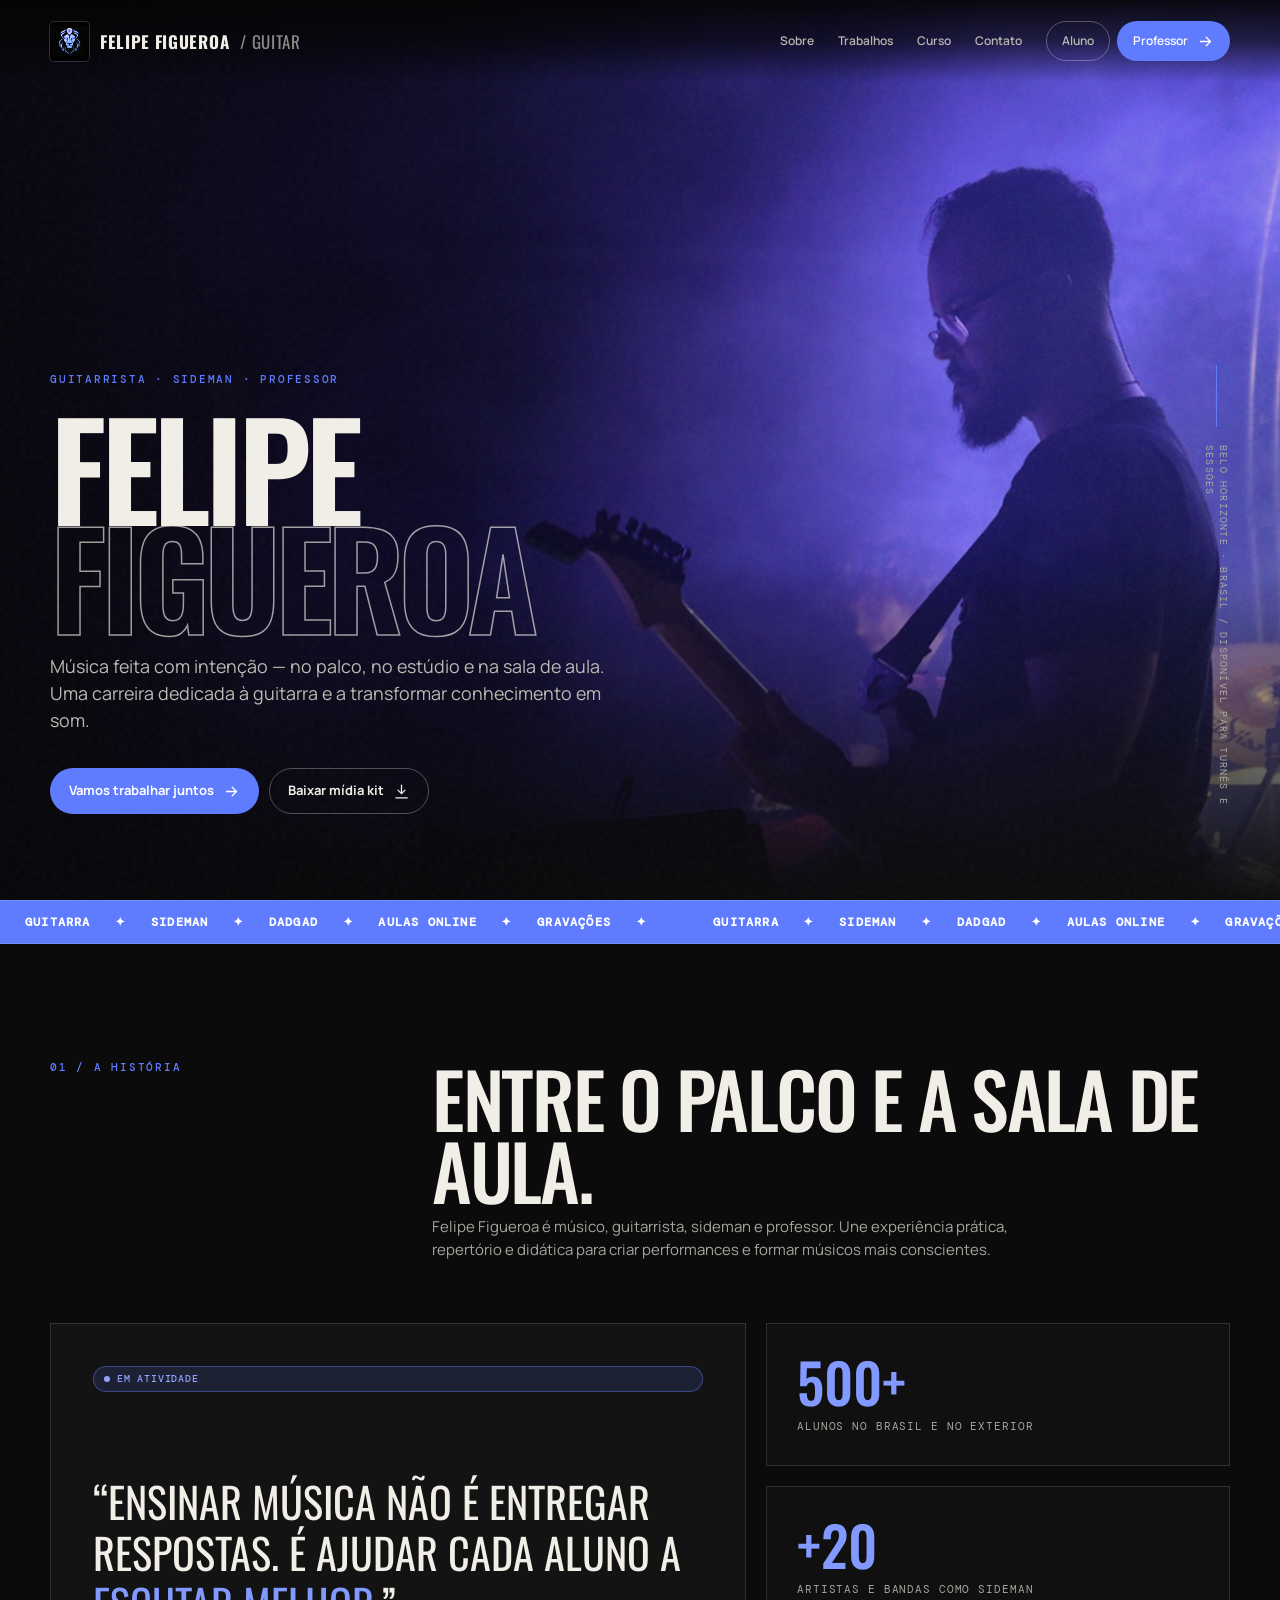
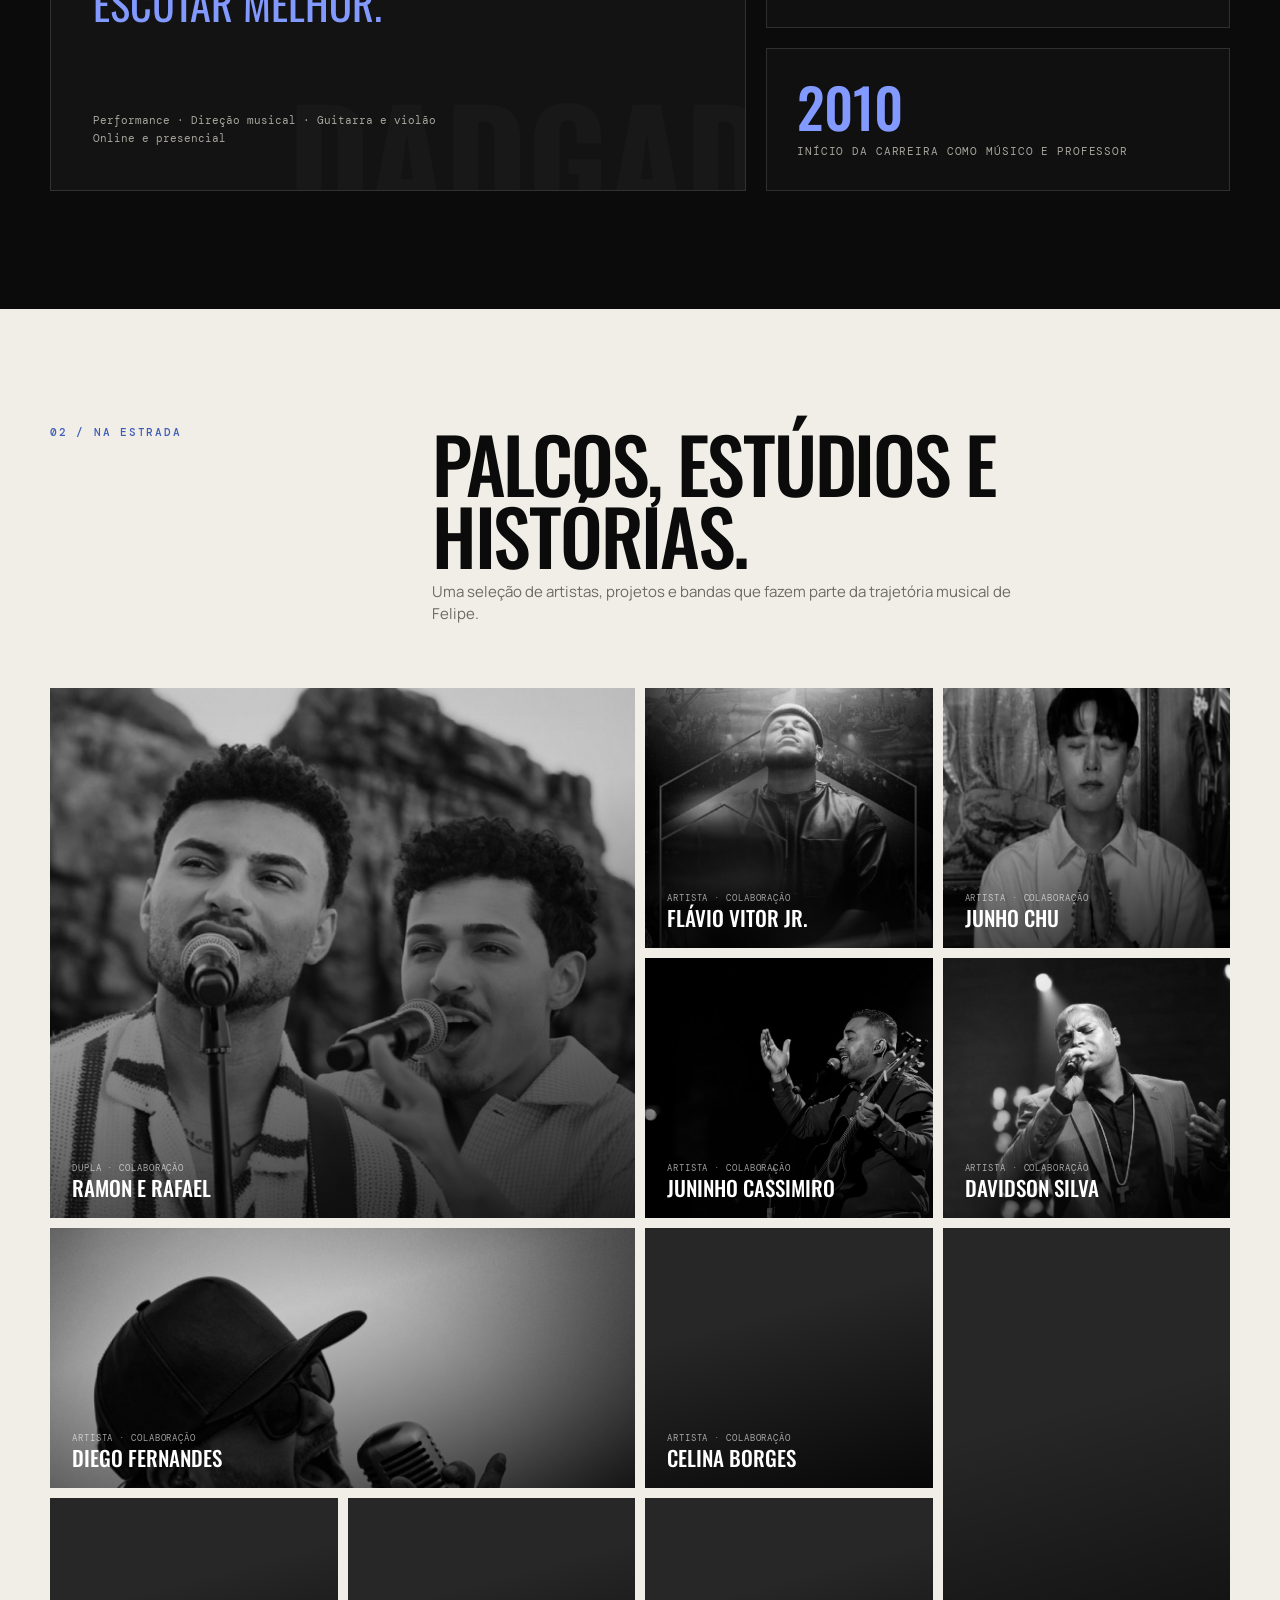
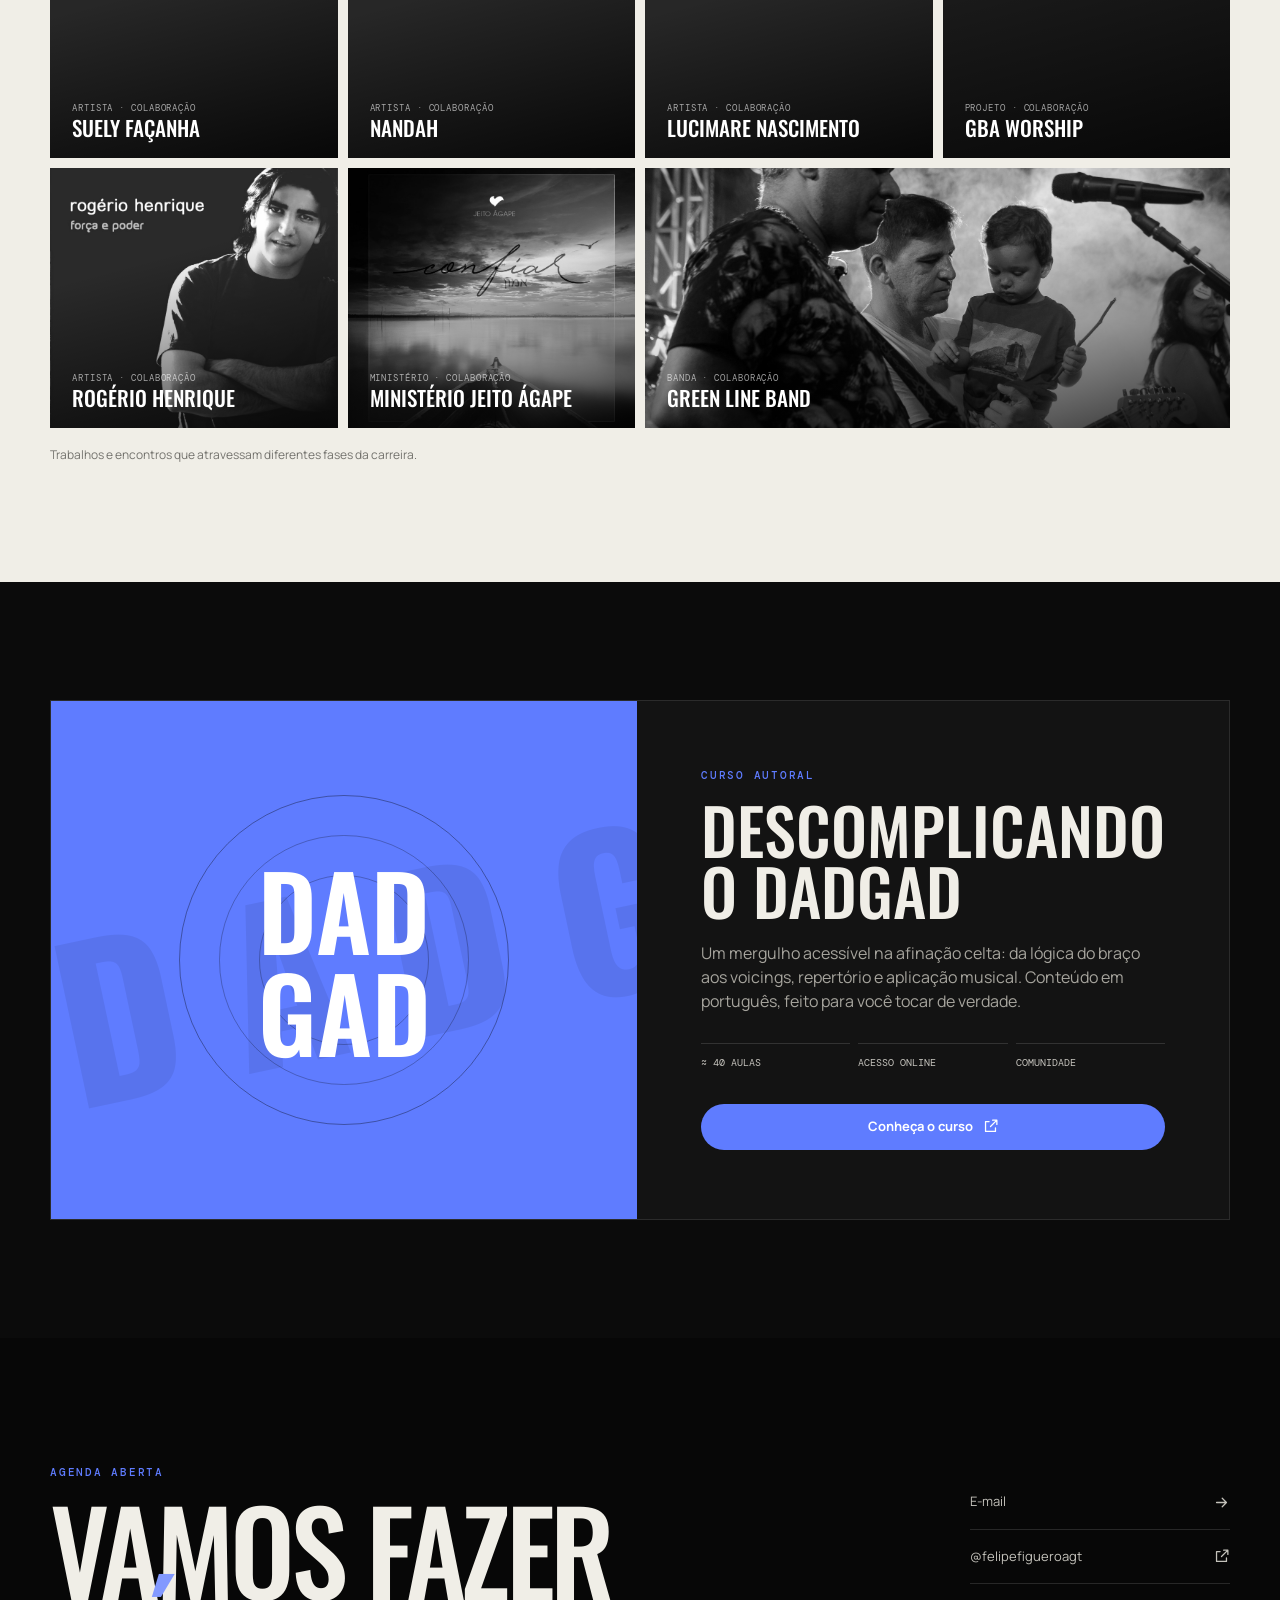
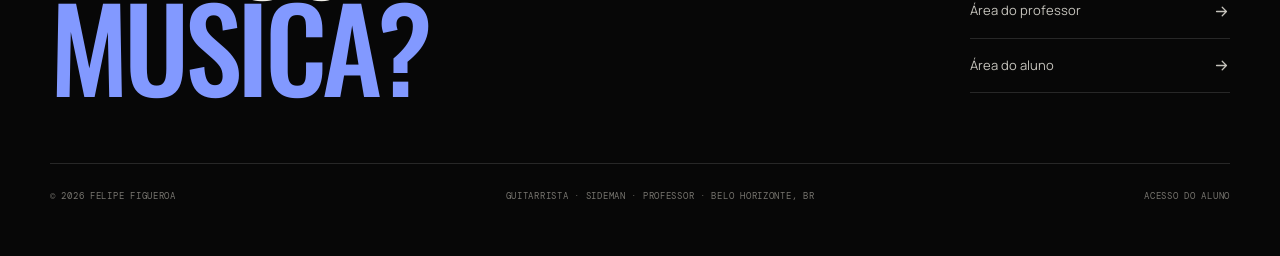
==== aulas/index.html @ b05defc9 "." ====
<!doctype html>
<html lang="pt-BR">
  <head>
    <meta charset="UTF-8" />
    <meta name="viewport" content="width=device-width, initial-scale=1.0" />
    <meta name="robots" content="noindex, nofollow, noarchive" />
    <meta
      name="description"
      content="Proposta de aulas individuais de guitarra e violão com Felipe Figueroa."
    />
    <meta name="theme-color" content="#0b0b0b" />
    <title>Aulas de Guitarra e Violão — Felipe Figueroa</title>
    <base href="../" />
    <link rel="icon" type="image/png" href="assets/Logo%20Azul%20Felipe.png" />
    <link rel="apple-touch-icon" href="assets/Logo%20Azul%20Felipe.png" />
    <link rel="preconnect" href="https://fonts.googleapis.com" />
    <link rel="preconnect" href="https://fonts.gstatic.com" crossorigin />
    <link
      href="https://fonts.googleapis.com/css2?family=DM+Mono:wght@300;400;500&family=Manrope:wght@400;500;600;700&family=Oswald:wght@400;500;600;700&display=swap"
      rel="stylesheet"
    />
    <link rel="stylesheet" href="styles.css" />
  </head>
  <body>
    <div id="app"></div>
    <div id="toast-region" class="toast-region" aria-live="polite"></div>
    <noscript>Este site precisa de JavaScript habilitado para exibir a proposta das aulas.</noscript>
    <script src="app.js"></script>
  </body>
</html>
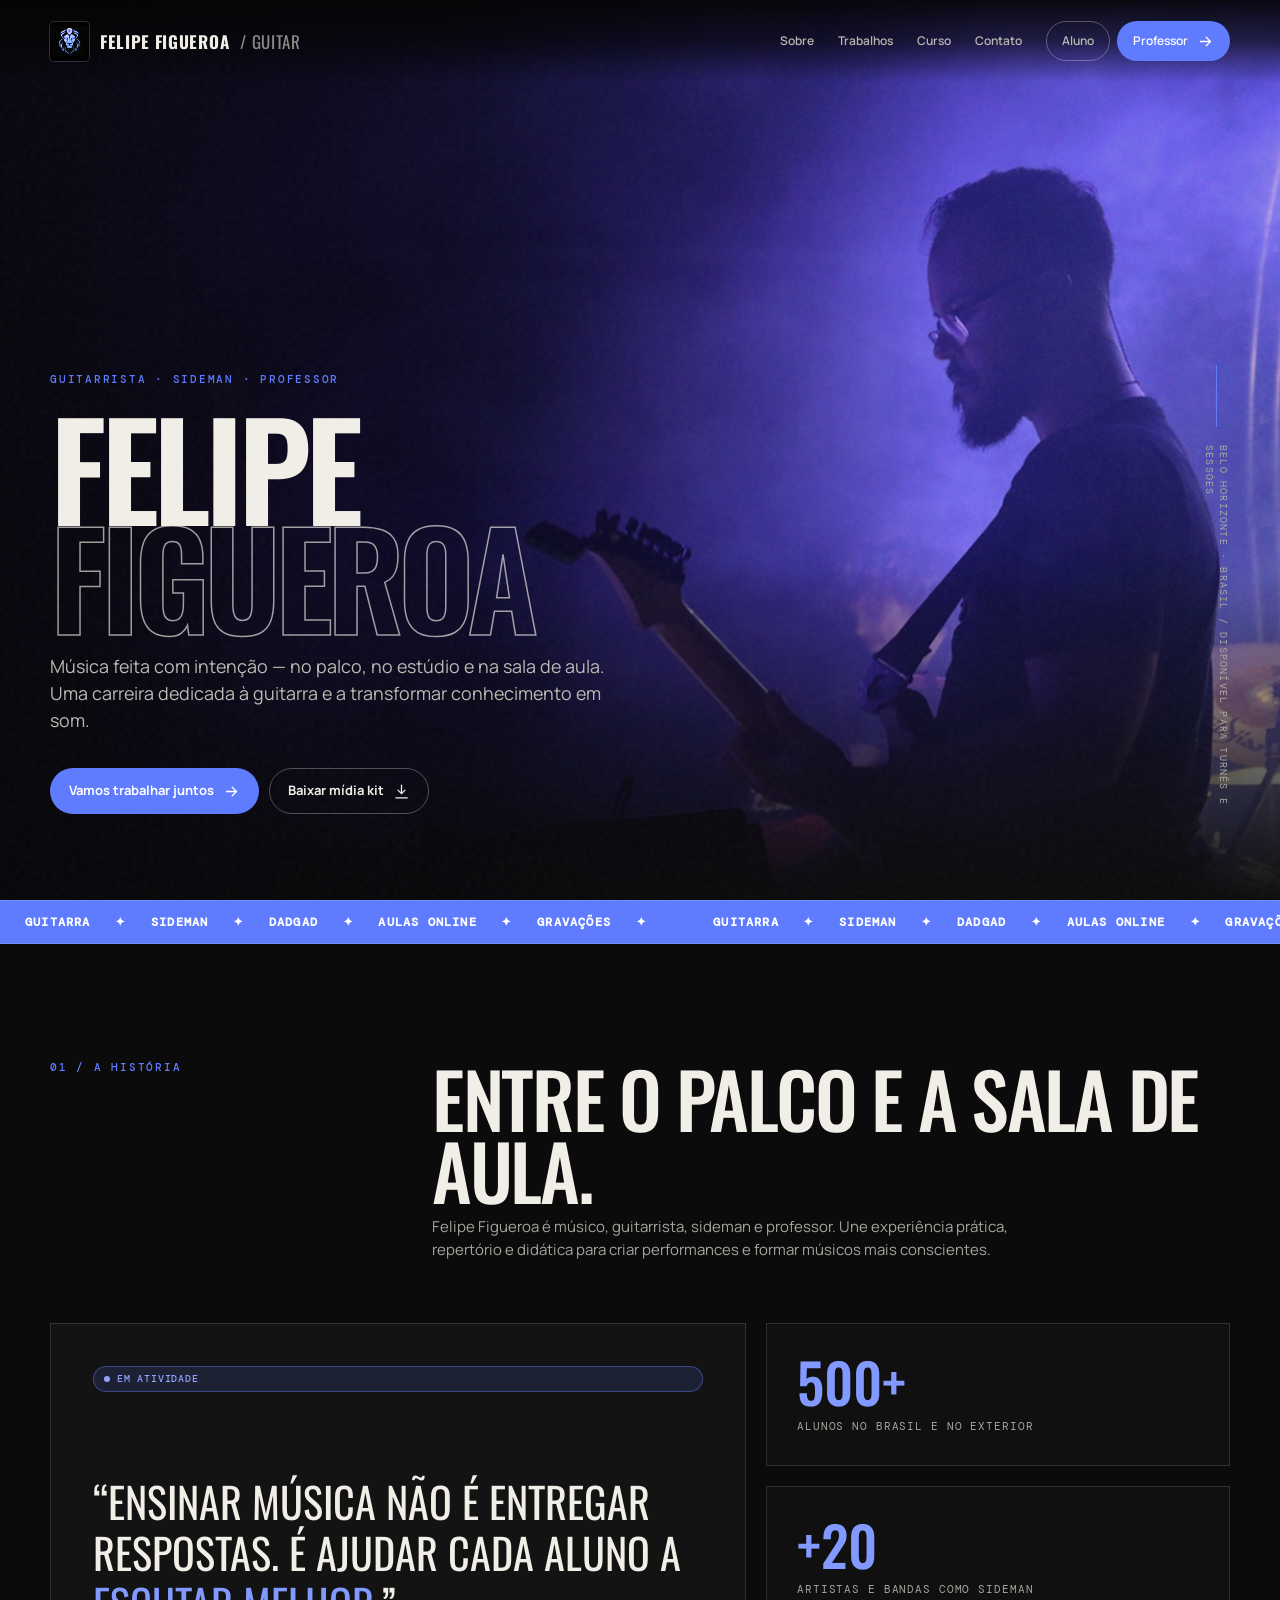
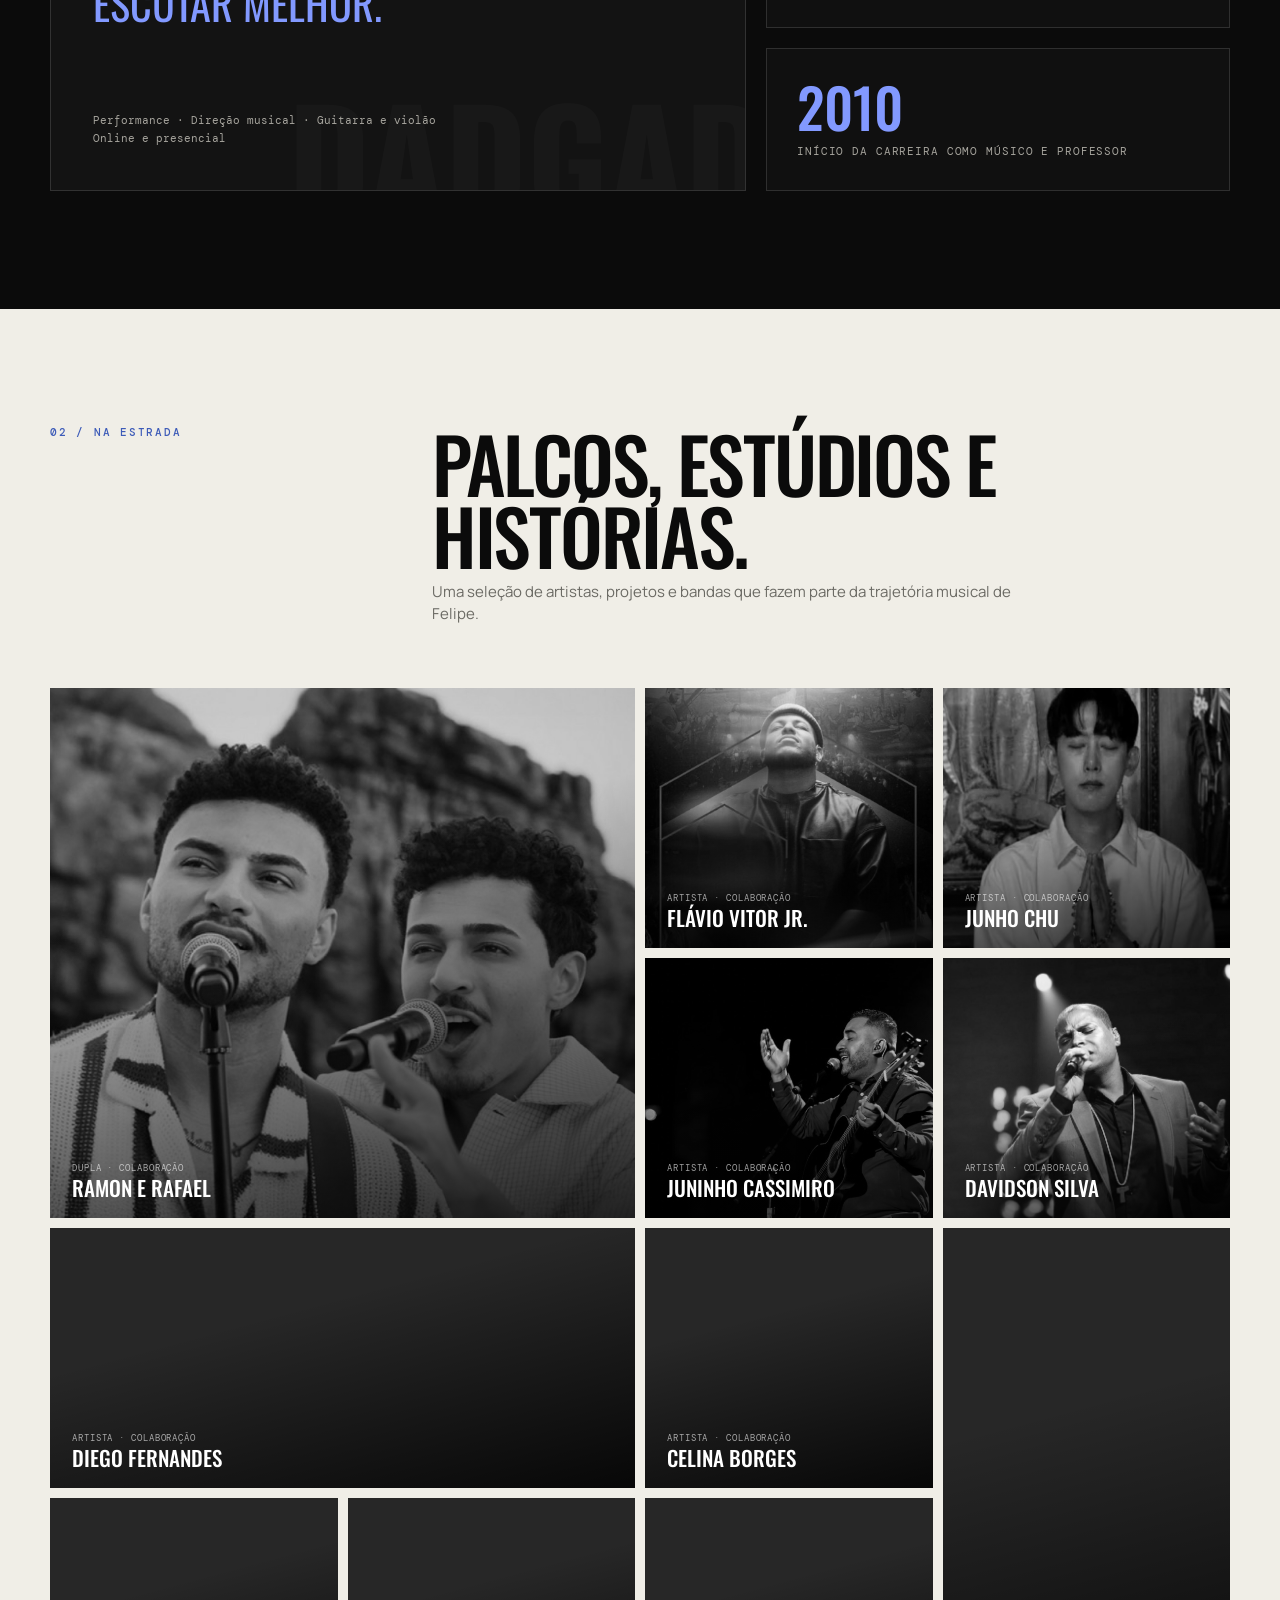
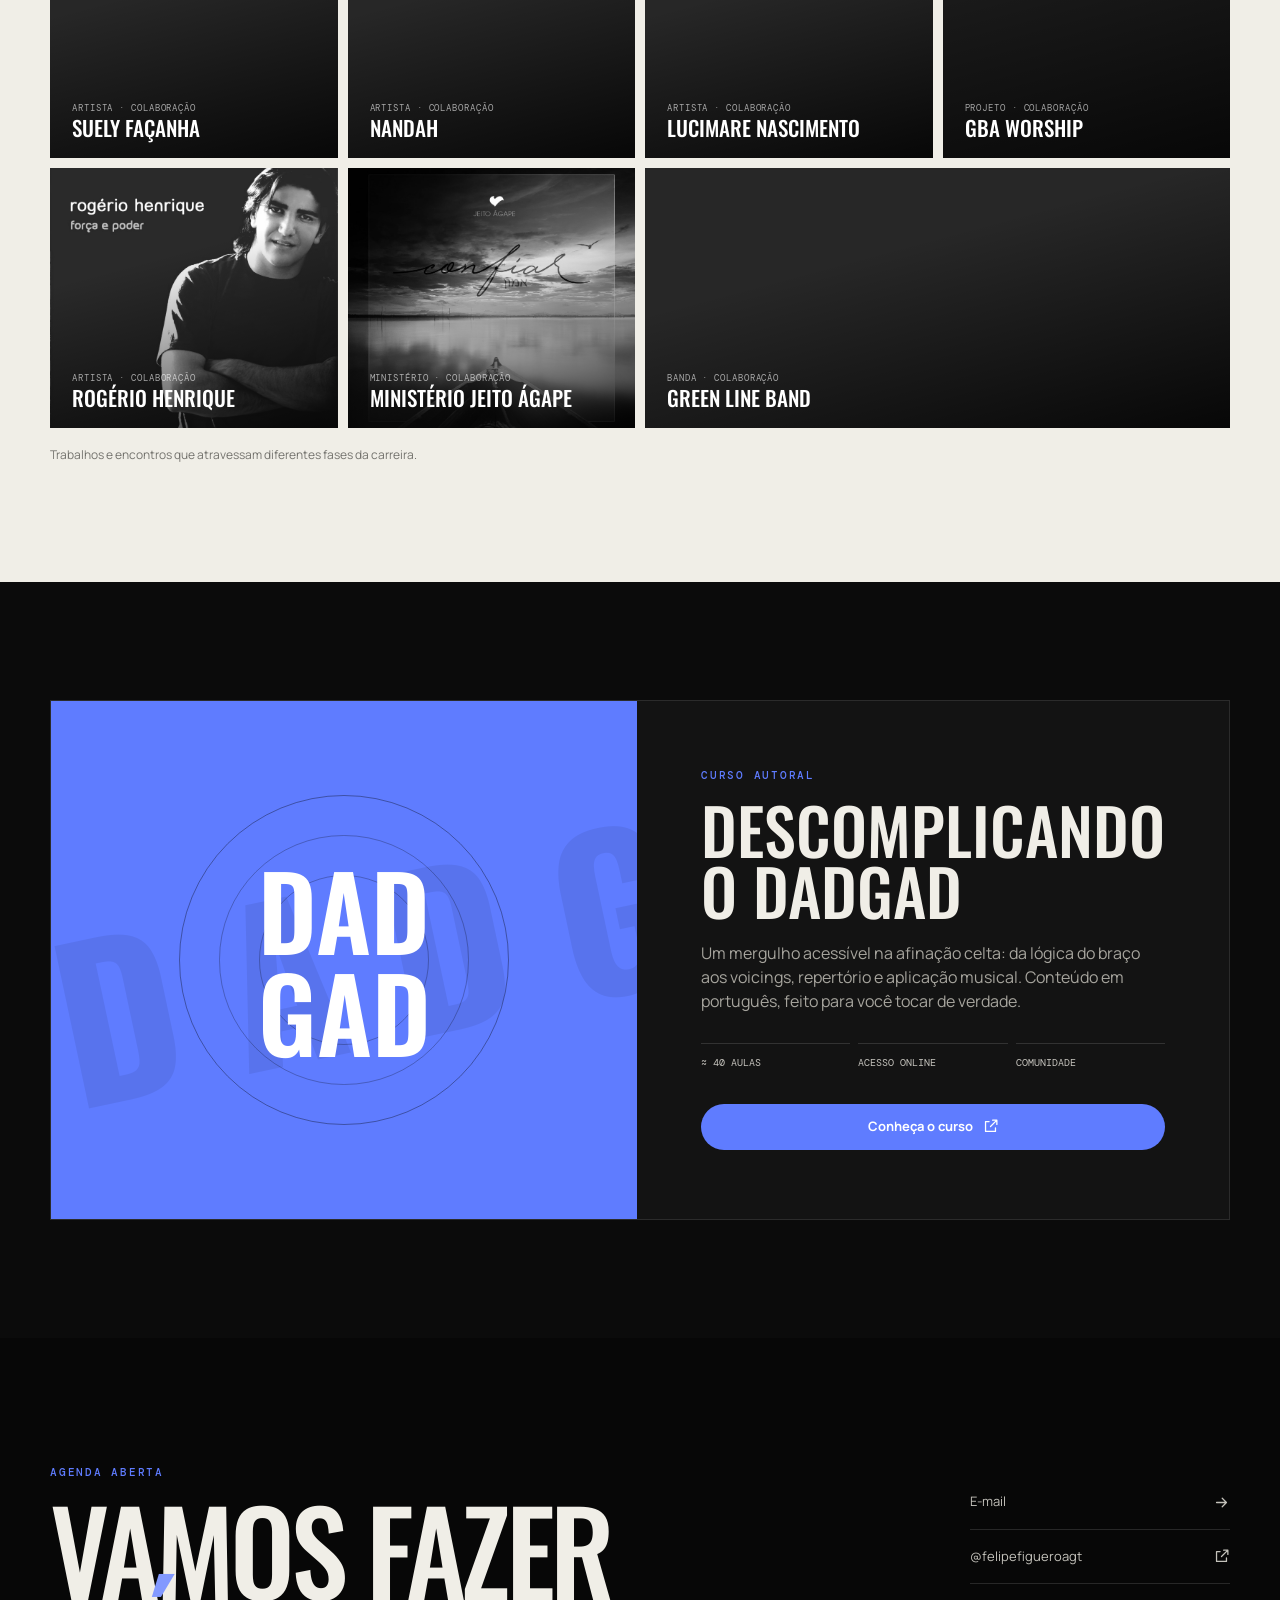
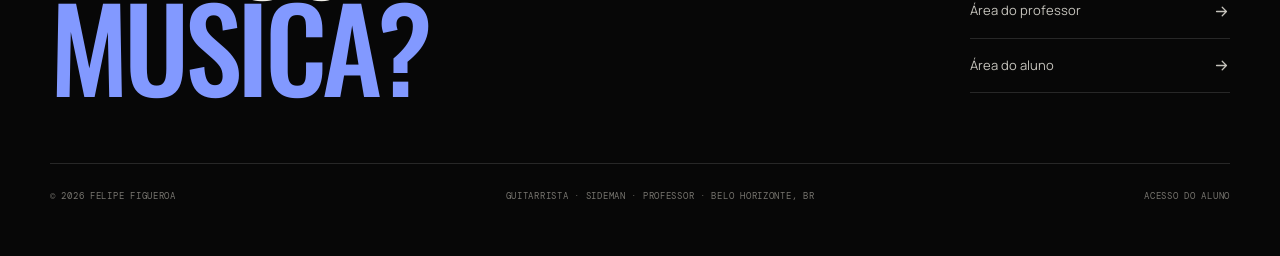
==== commit a8bc1360: "." ====
--- a/aulas/index.html
+++ b/aulas/index.html
@@ -11,8 +11,8 @@
     <meta name="theme-color" content="#0b0b0b" />
     <title>Aulas de Guitarra e Violão — Felipe Figueroa</title>
     <base href="../" />
-    <link rel="icon" type="image/png" href="assets/Logo%20Azul%20Felipe.png" />
-    <link rel="apple-touch-icon" href="assets/Logo%20Azul%20Felipe.png" />
+    <link rel="icon" type="image/x-icon" href="favicon.ico?v=2" />
+    <link rel="apple-touch-icon" href="assets/Logo%20Azul%20Felipe.png?v=2" />
     <link rel="preconnect" href="https://fonts.googleapis.com" />
     <link rel="preconnect" href="https://fonts.gstatic.com" crossorigin />
     <link
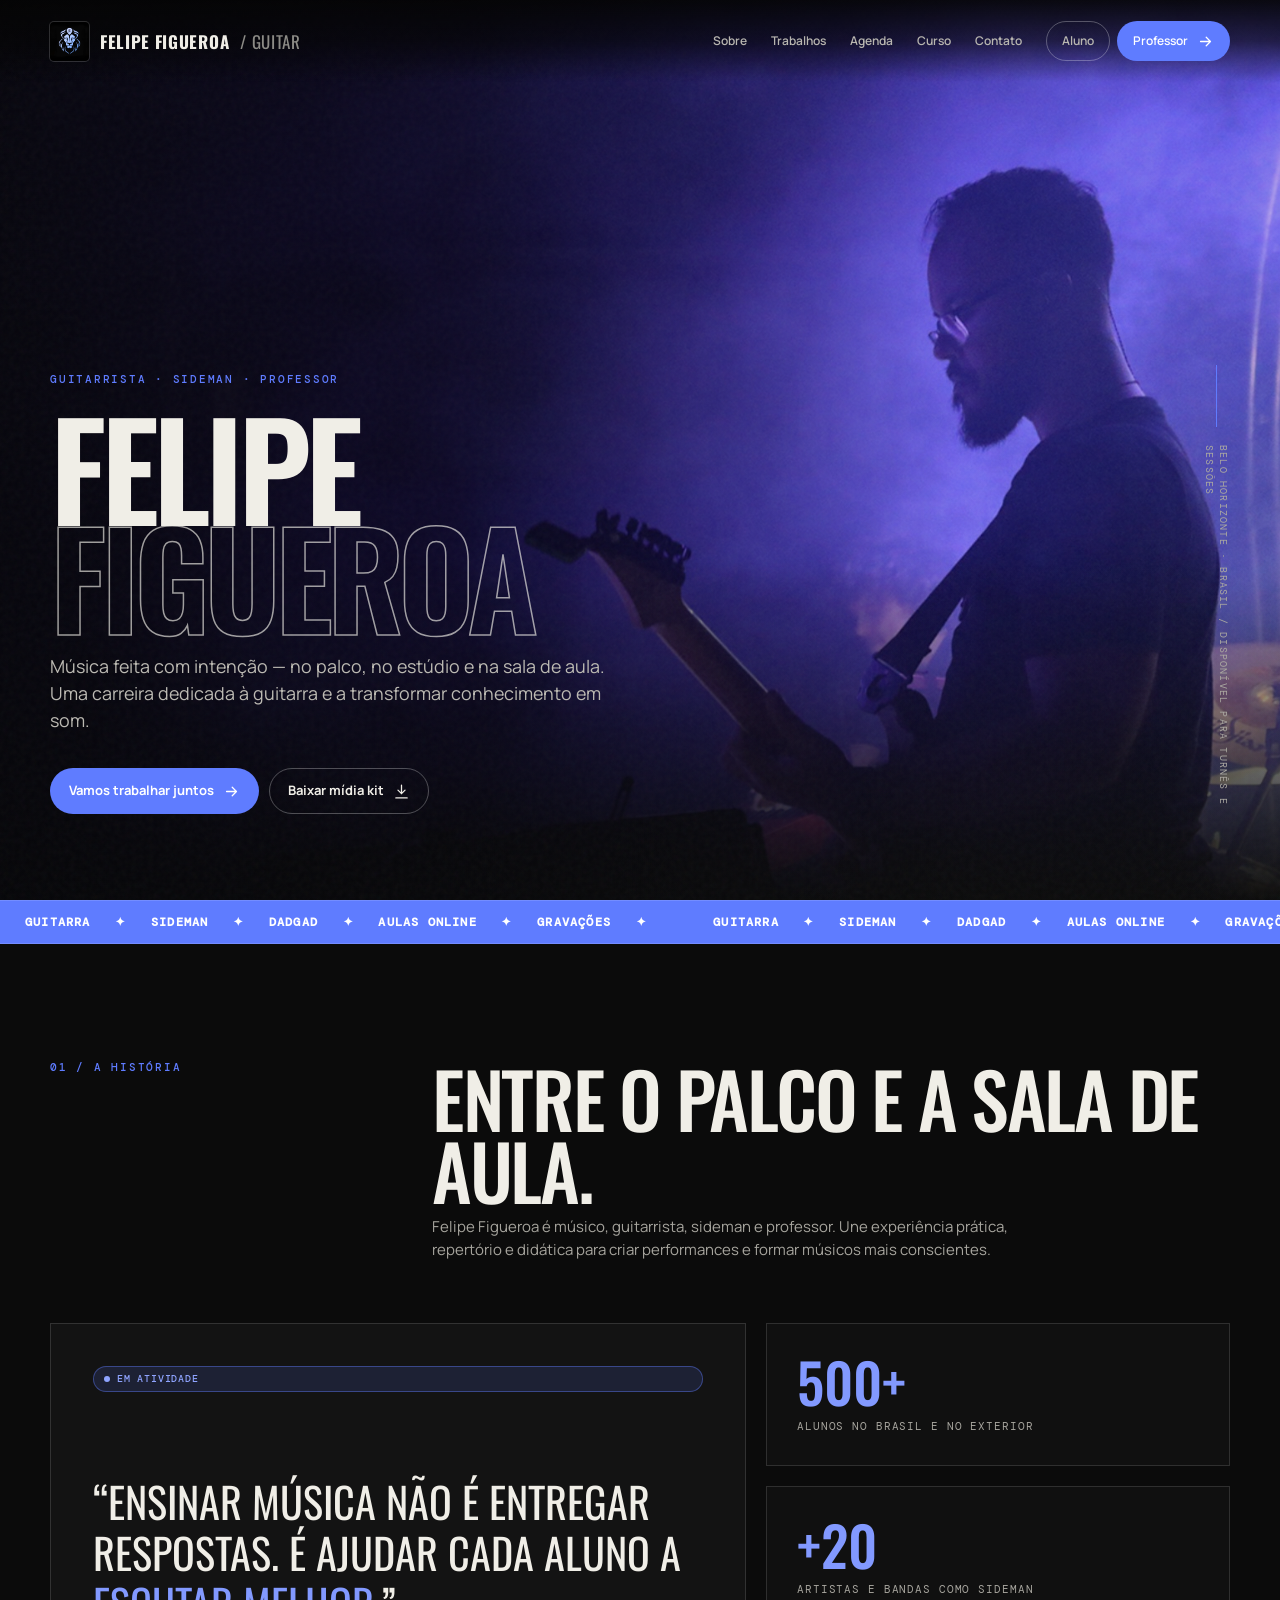
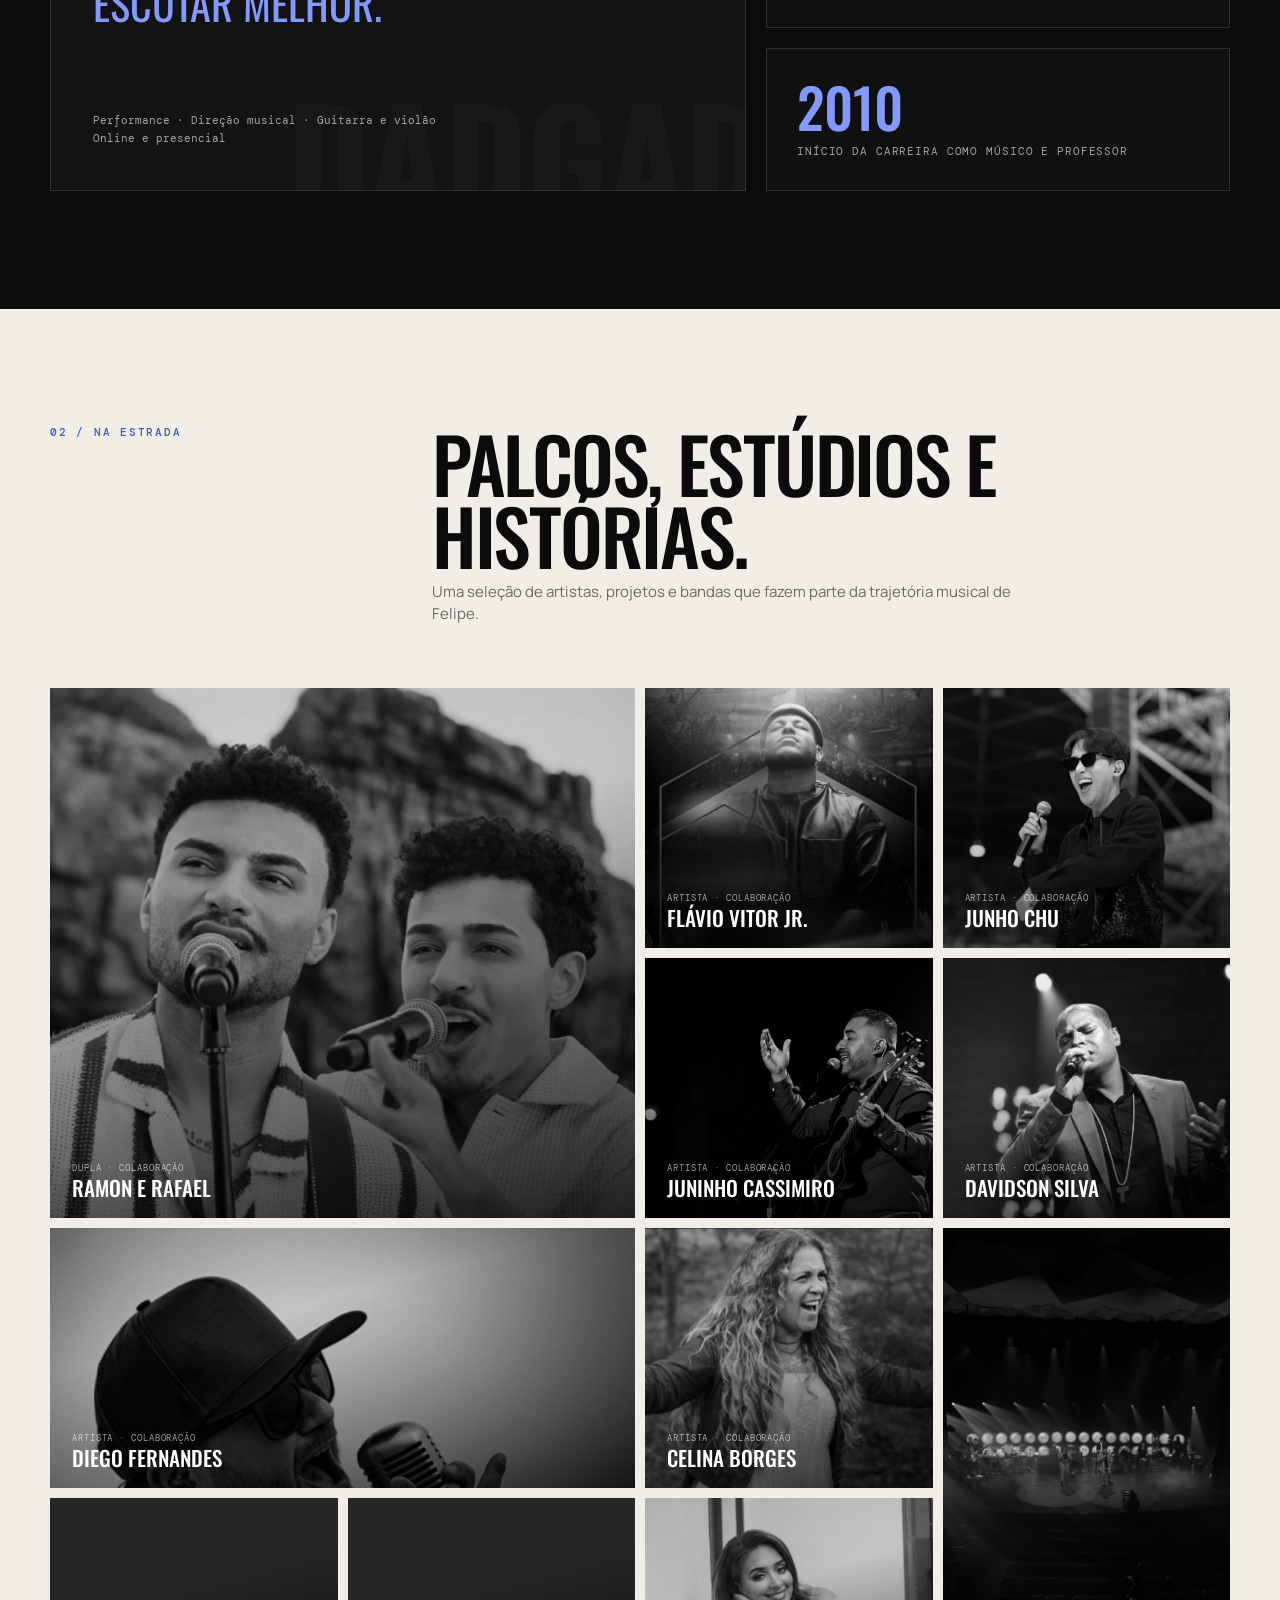
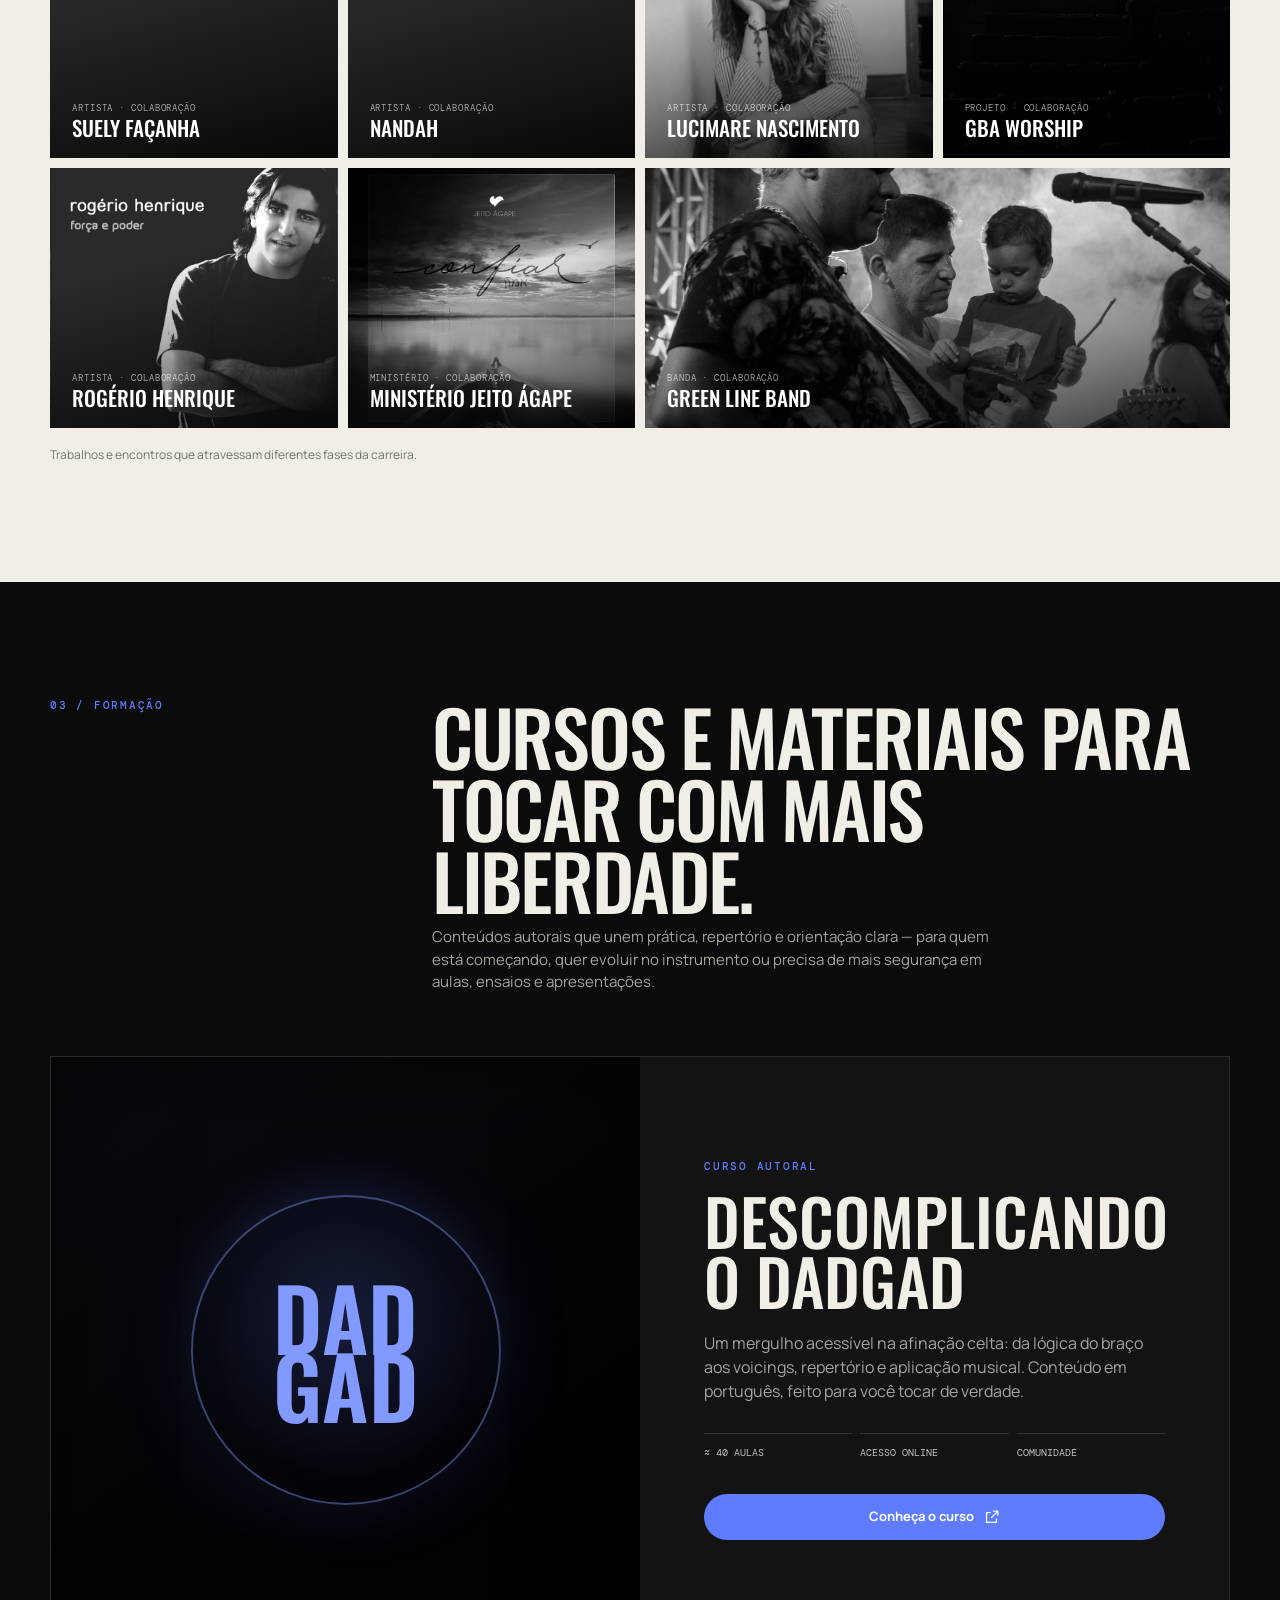
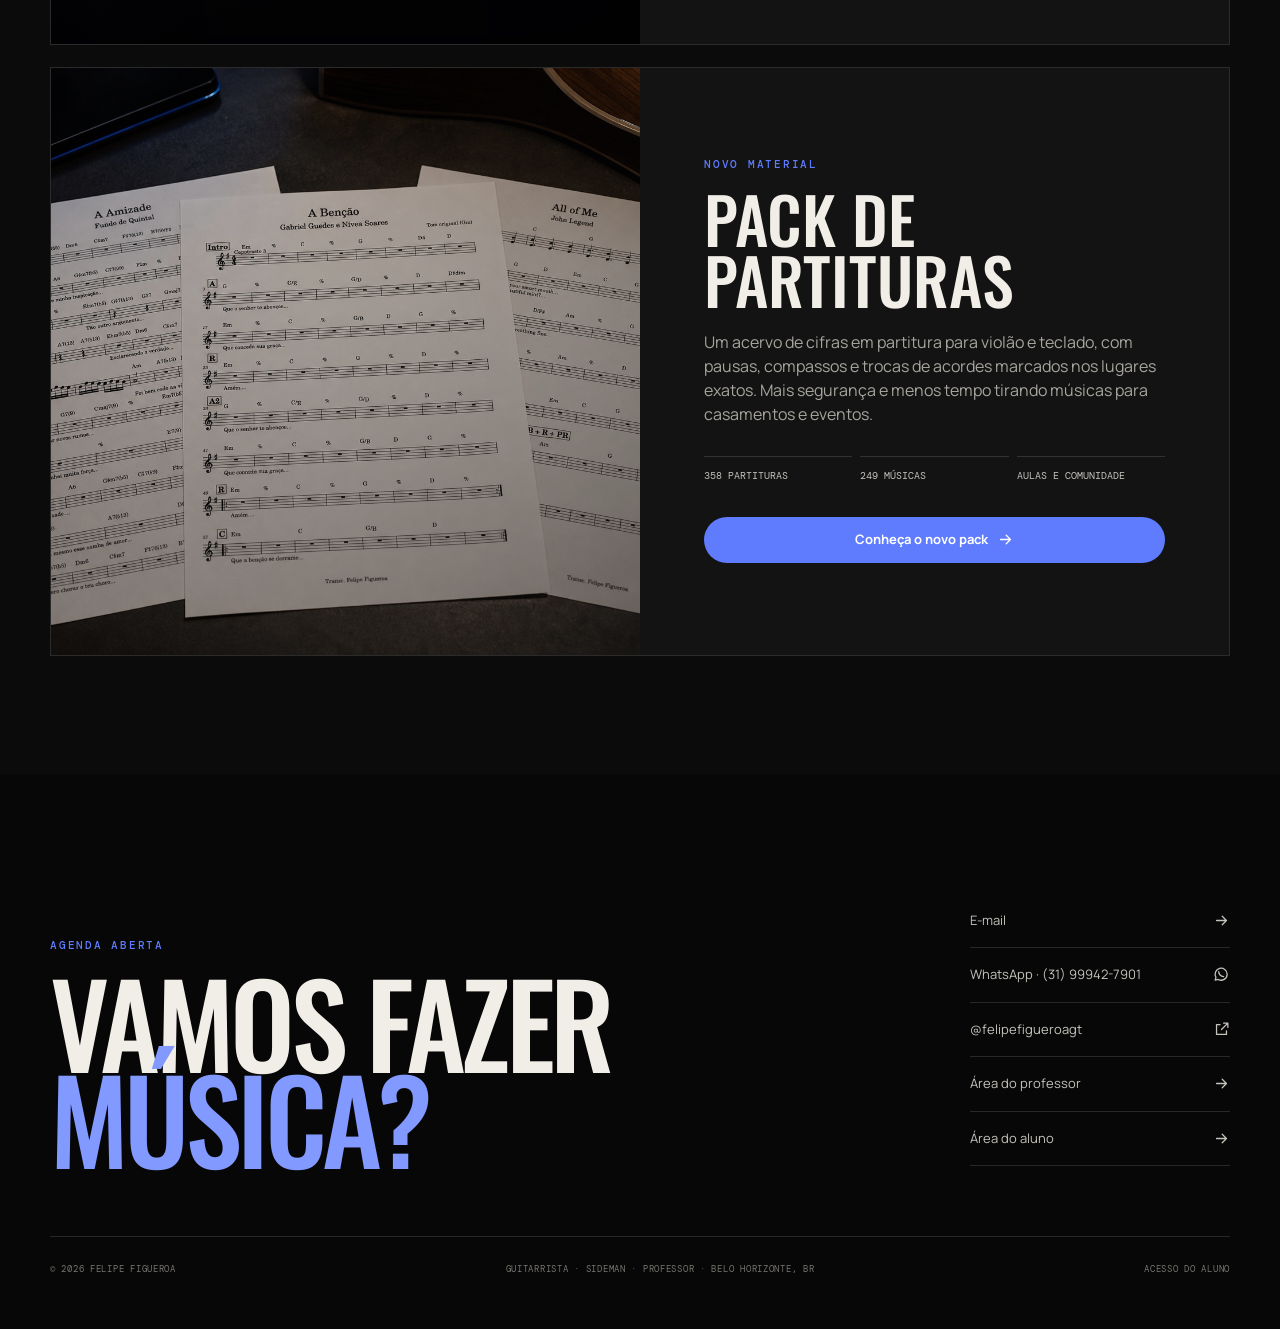
==== commit f1105478: "." ====
--- a/aulas/index.html
+++ b/aulas/index.html
@@ -11,15 +11,15 @@
     <meta name="theme-color" content="#0b0b0b" />
     <title>Aulas de Guitarra e Violão — Felipe Figueroa</title>
     <base href="../" />
-    <link rel="icon" type="image/x-icon" href="favicon.ico?v=2" />
-    <link rel="apple-touch-icon" href="assets/Logo%20Azul%20Felipe.png?v=2" />
+    <link rel="icon" type="image/x-icon" href="favicon.ico?v=3" />
+    <link rel="apple-touch-icon" href="assets/Logo%20Azul%20Felipe.png?v=3" />
     <link rel="preconnect" href="https://fonts.googleapis.com" />
     <link rel="preconnect" href="https://fonts.gstatic.com" crossorigin />
     <link
       href="https://fonts.googleapis.com/css2?family=DM+Mono:wght@300;400;500&family=Manrope:wght@400;500;600;700&family=Oswald:wght@400;500;600;700&display=swap"
       rel="stylesheet"
     />
-    <link rel="stylesheet" href="styles.css" />
+    <link rel="stylesheet" href="styles.css?v=7" />
   </head>
   <body>
     <div id="app"></div>
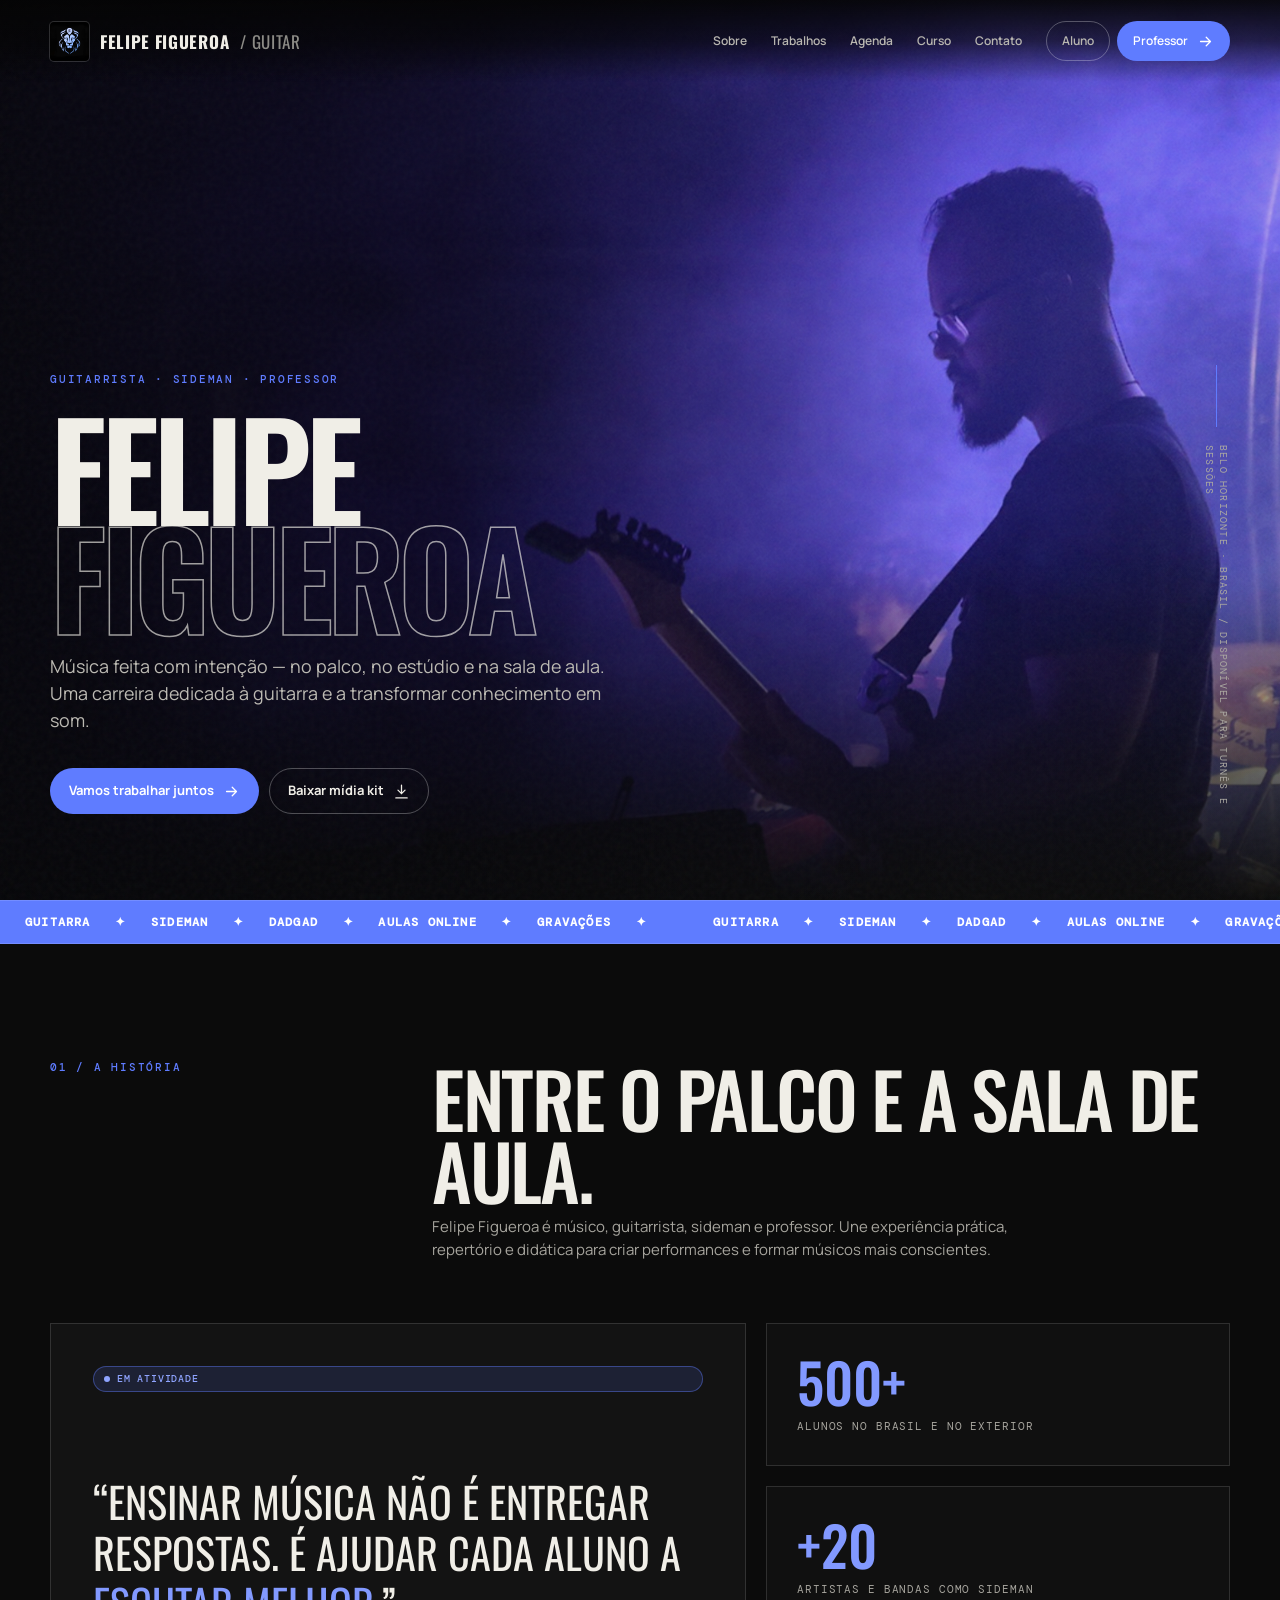
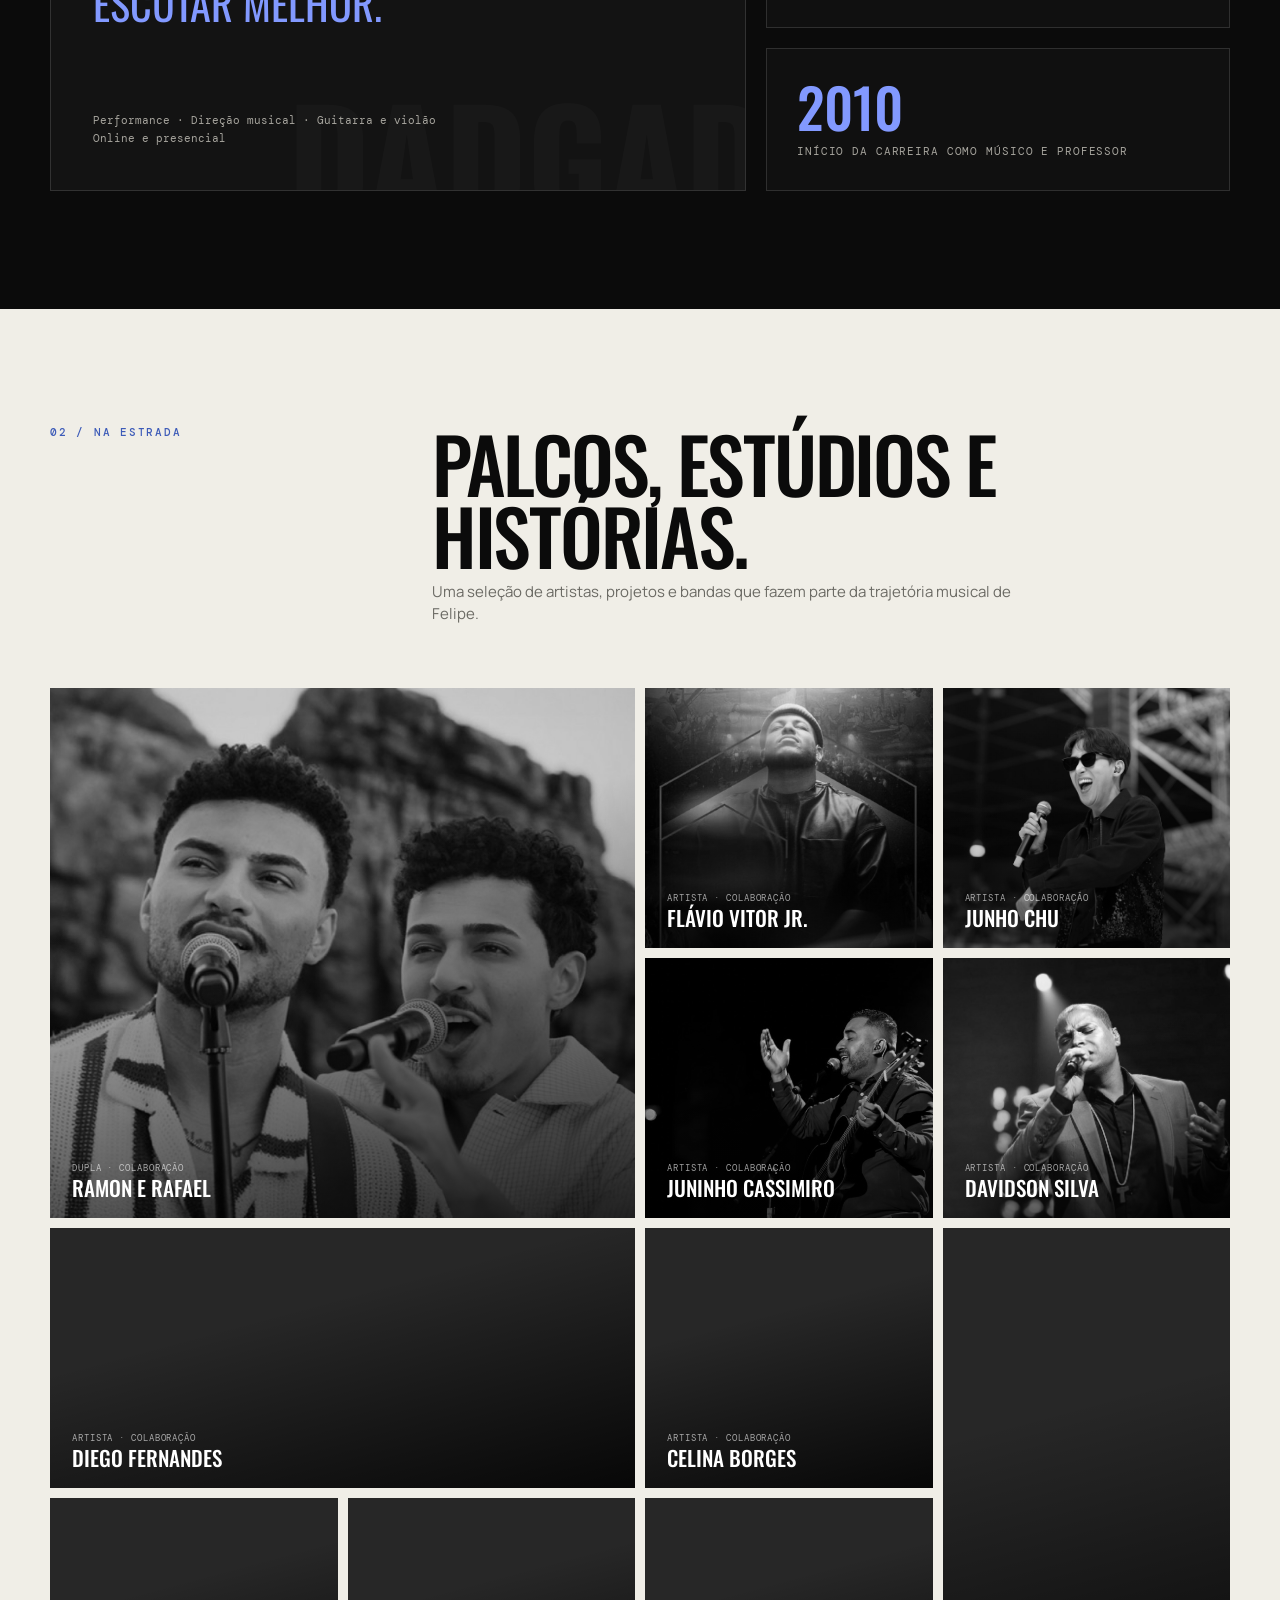
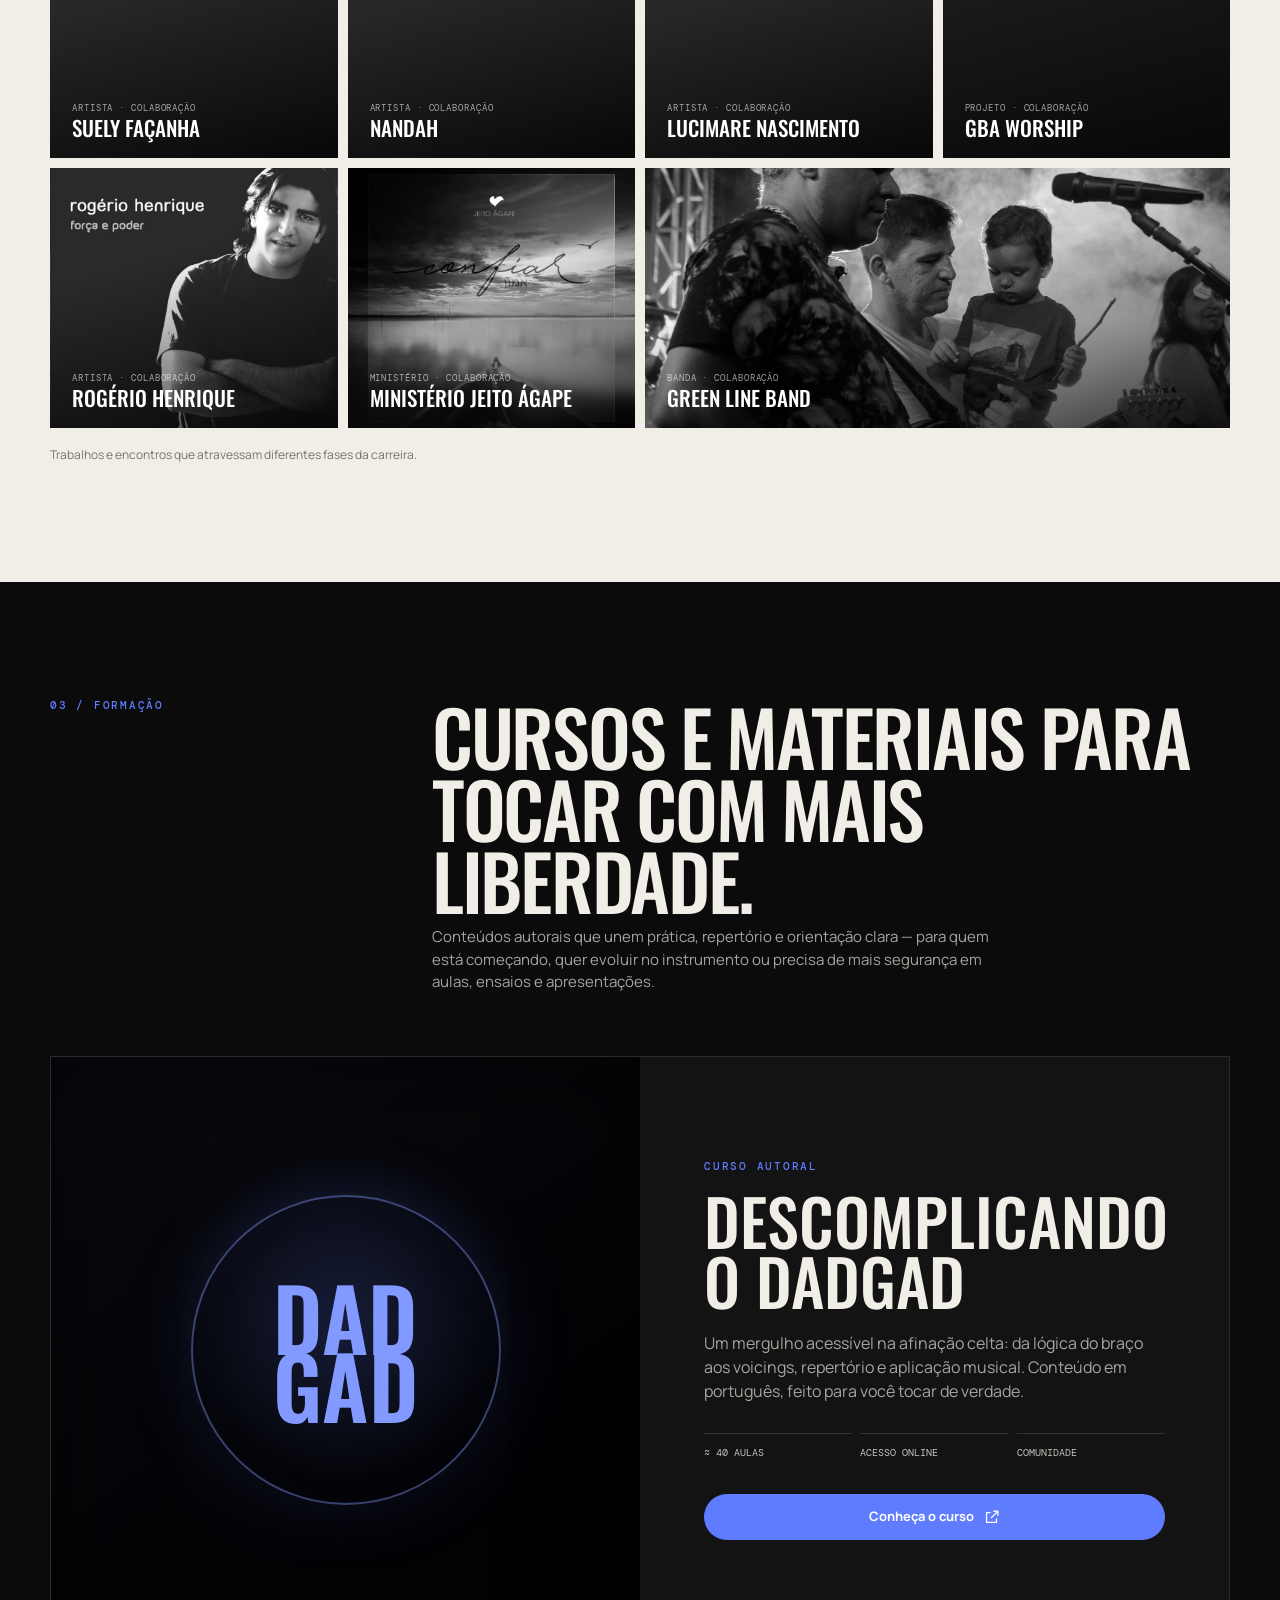
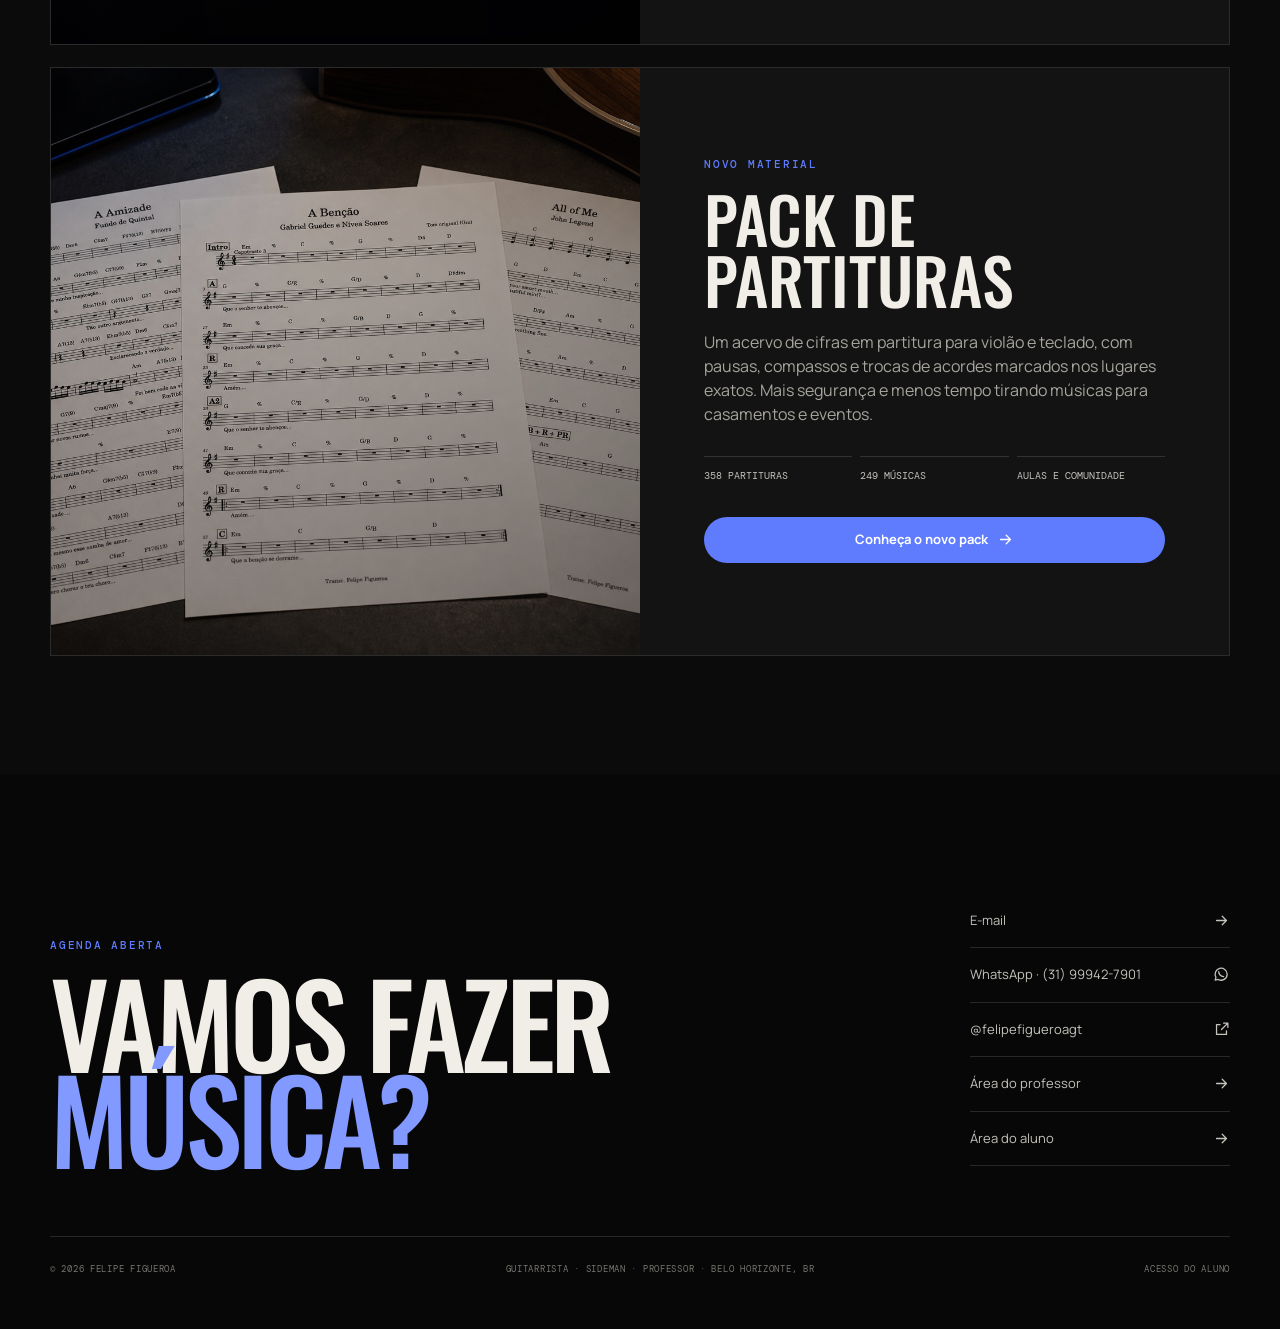
==== commit fec39d67: "." ====
--- a/aulas/index.html
+++ b/aulas/index.html
@@ -19,7 +19,7 @@
       href="https://fonts.googleapis.com/css2?family=DM+Mono:wght@300;400;500&family=Manrope:wght@400;500;600;700&family=Oswald:wght@400;500;600;700&display=swap"
       rel="stylesheet"
     />
-    <link rel="stylesheet" href="styles.css?v=7" />
+    <link rel="stylesheet" href="styles.css?v=8" />
   </head>
   <body>
     <div id="app"></div>
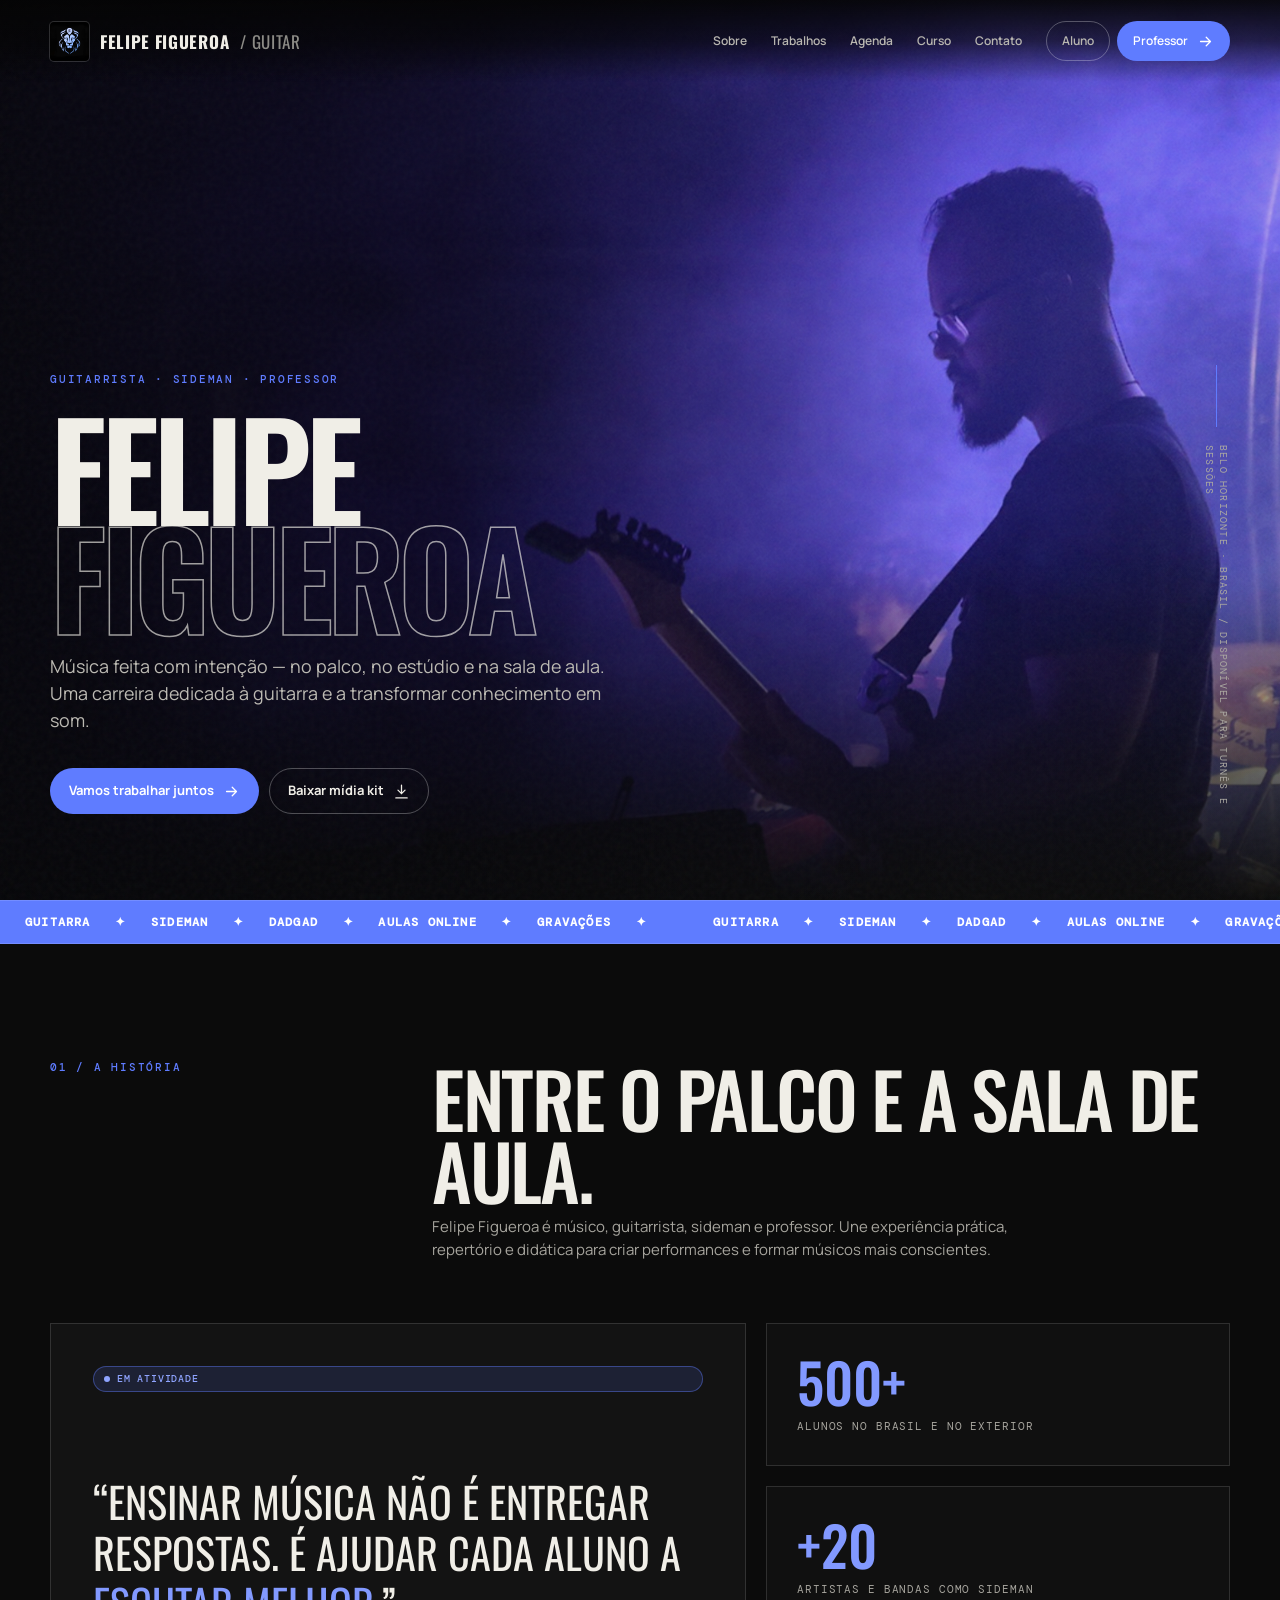
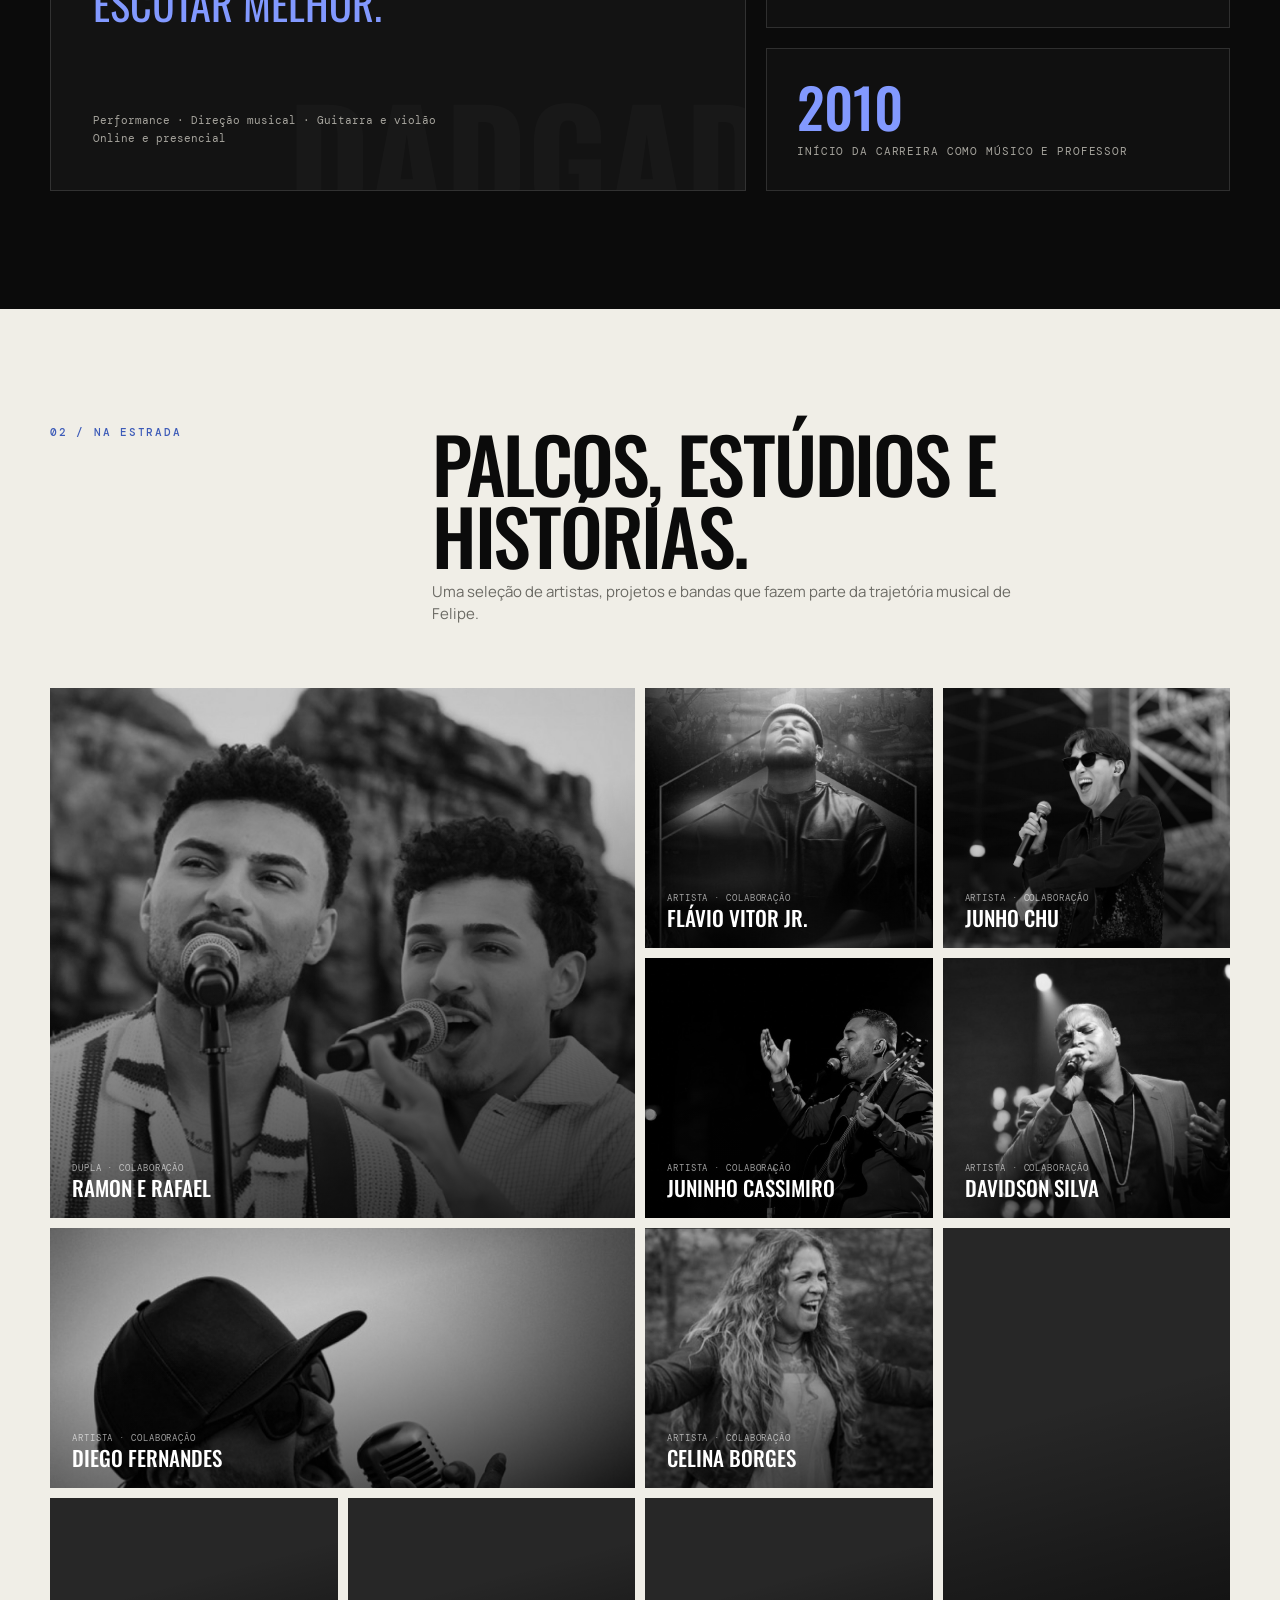
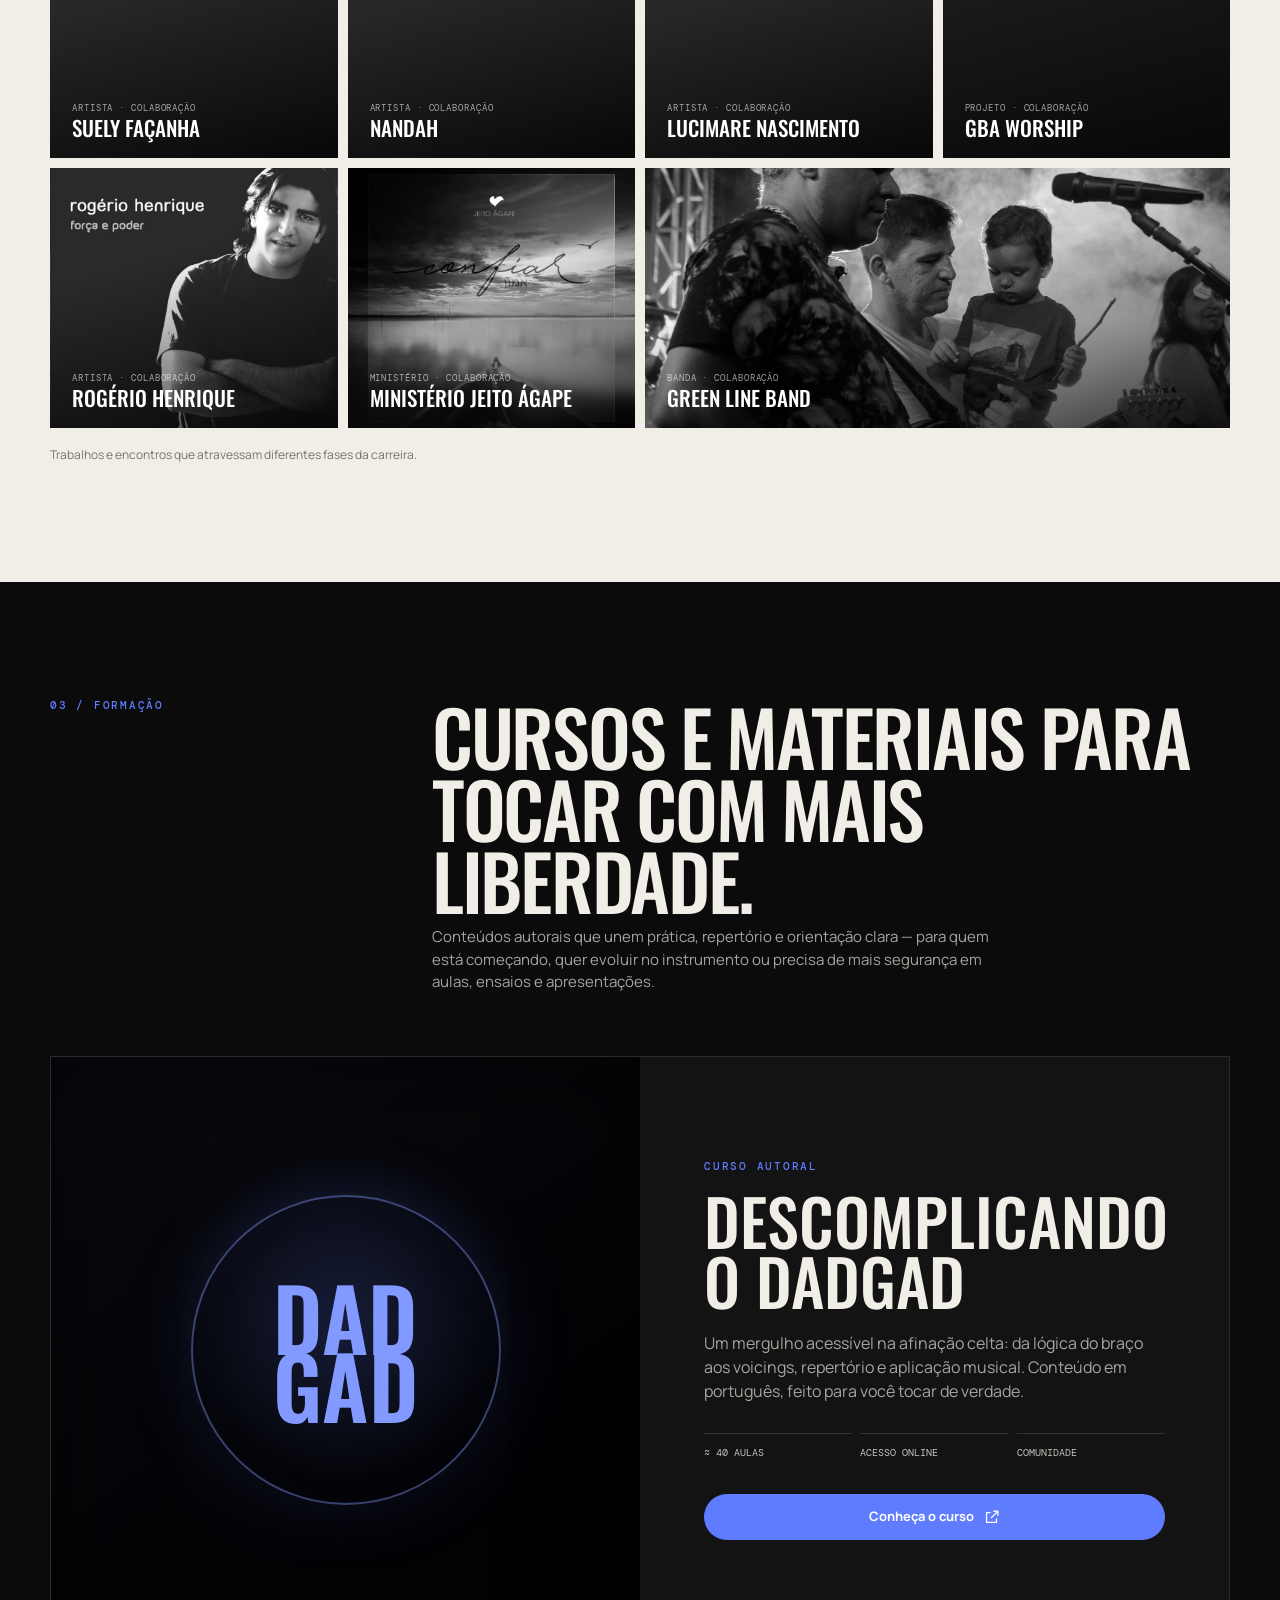
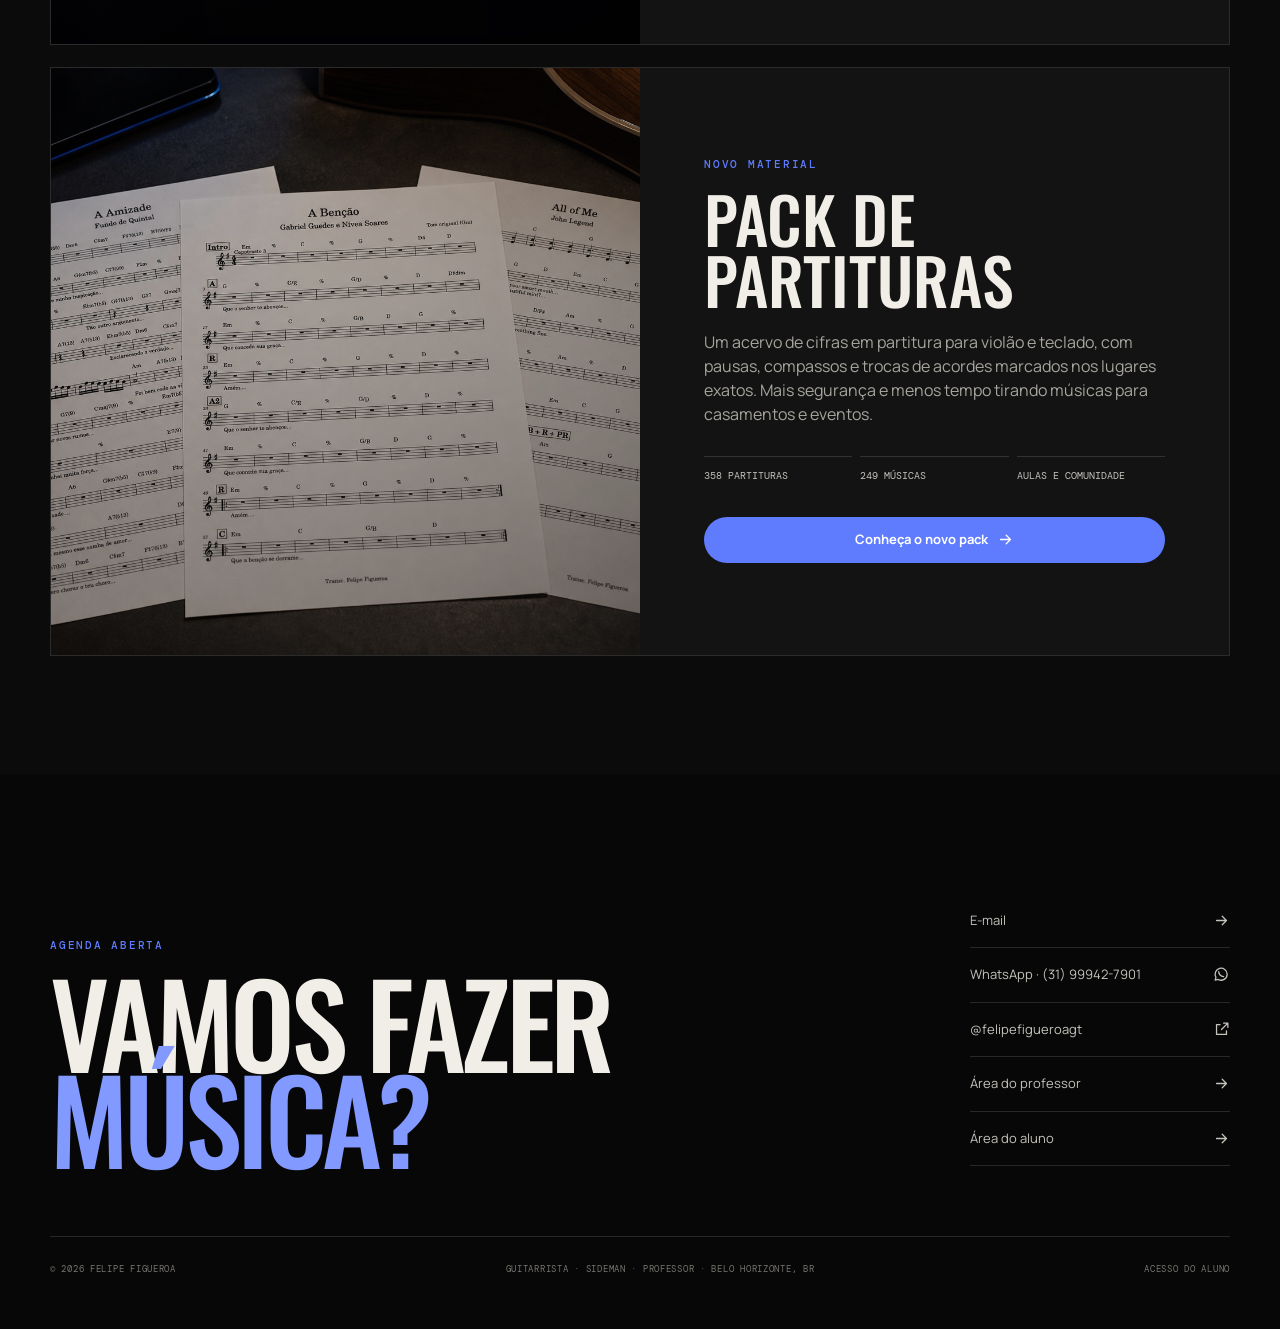
==== commit 445c85ce: "." ====
--- a/aulas/index.html
+++ b/aulas/index.html
@@ -19,12 +19,12 @@
       href="https://fonts.googleapis.com/css2?family=DM+Mono:wght@300;400;500&family=Manrope:wght@400;500;600;700&family=Oswald:wght@400;500;600;700&display=swap"
       rel="stylesheet"
     />
-    <link rel="stylesheet" href="styles.css?v=8" />
+    <link rel="stylesheet" href="styles.css?v=9" />
   </head>
   <body>
     <div id="app"></div>
     <div id="toast-region" class="toast-region" aria-live="polite"></div>
     <noscript>Este site precisa de JavaScript habilitado para exibir a proposta das aulas.</noscript>
-    <script src="app.js"></script>
+    <script src="app.js?v=9"></script>
   </body>
 </html>
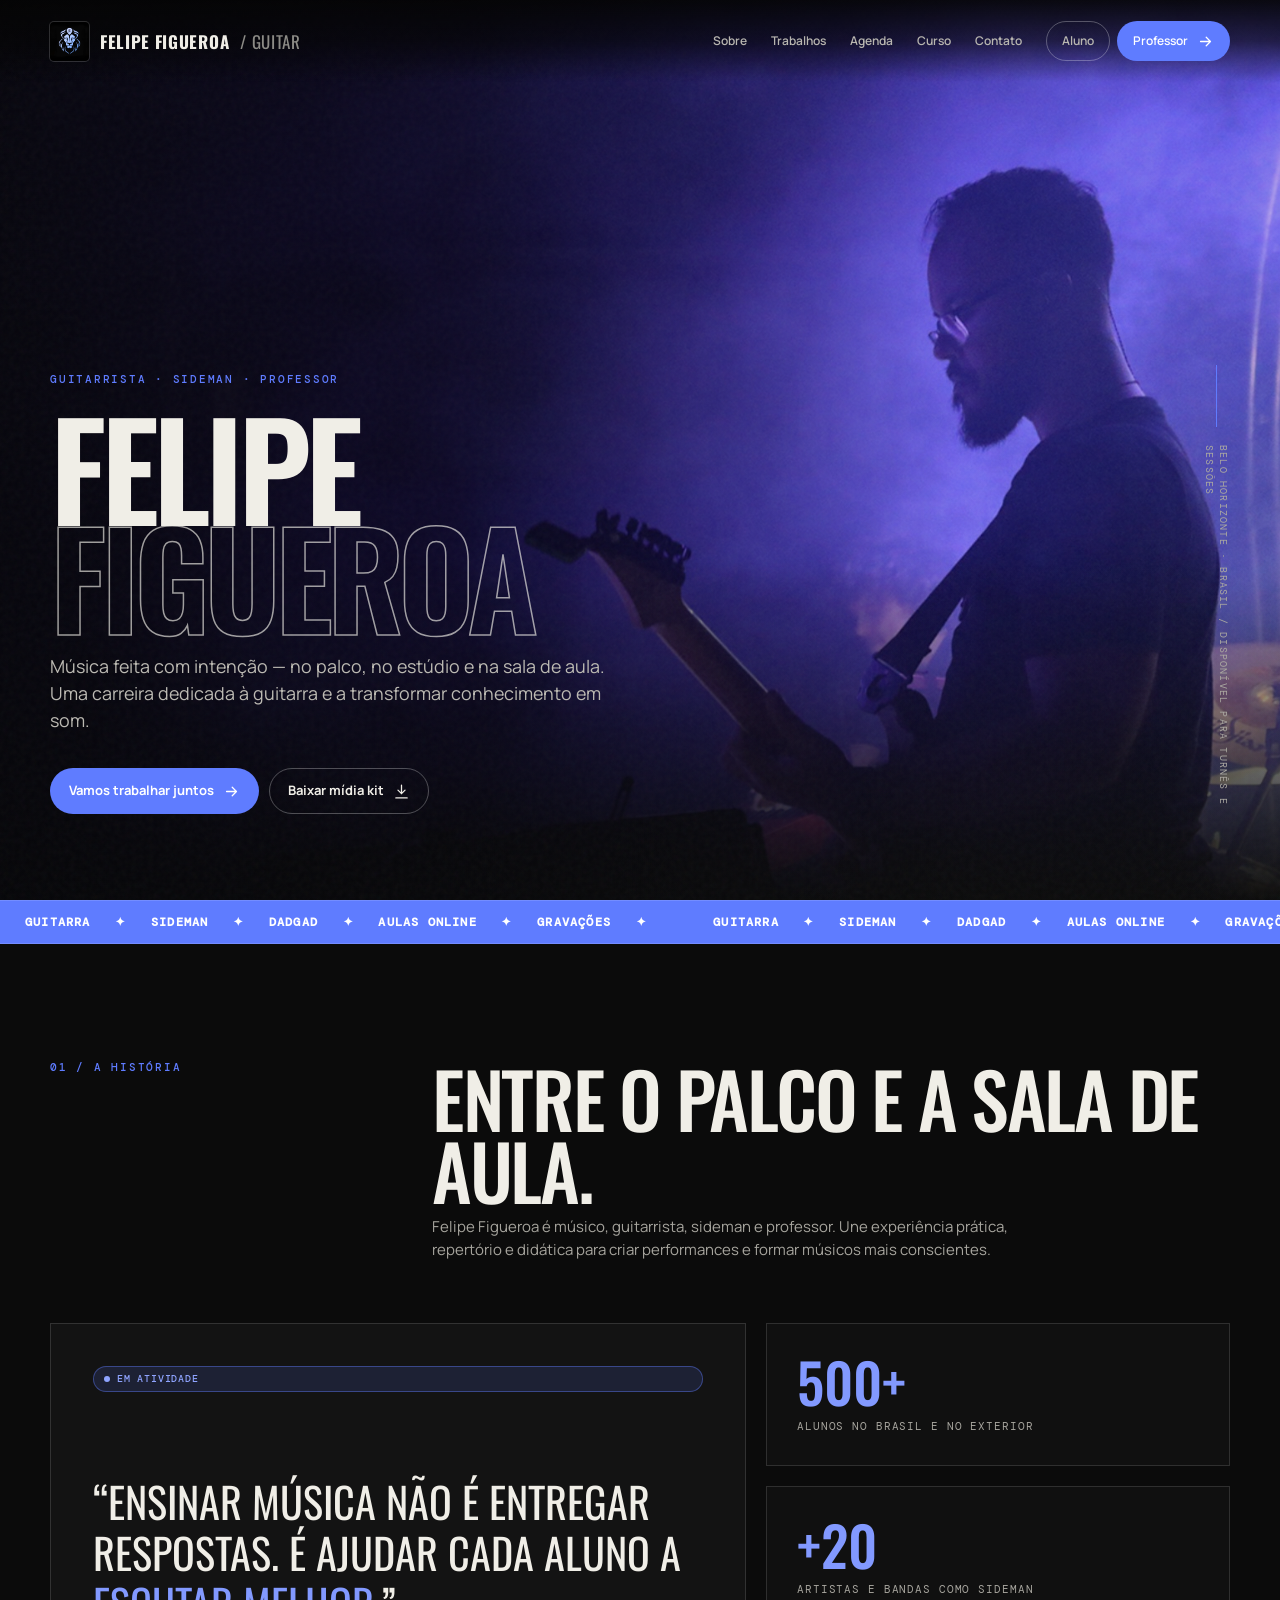
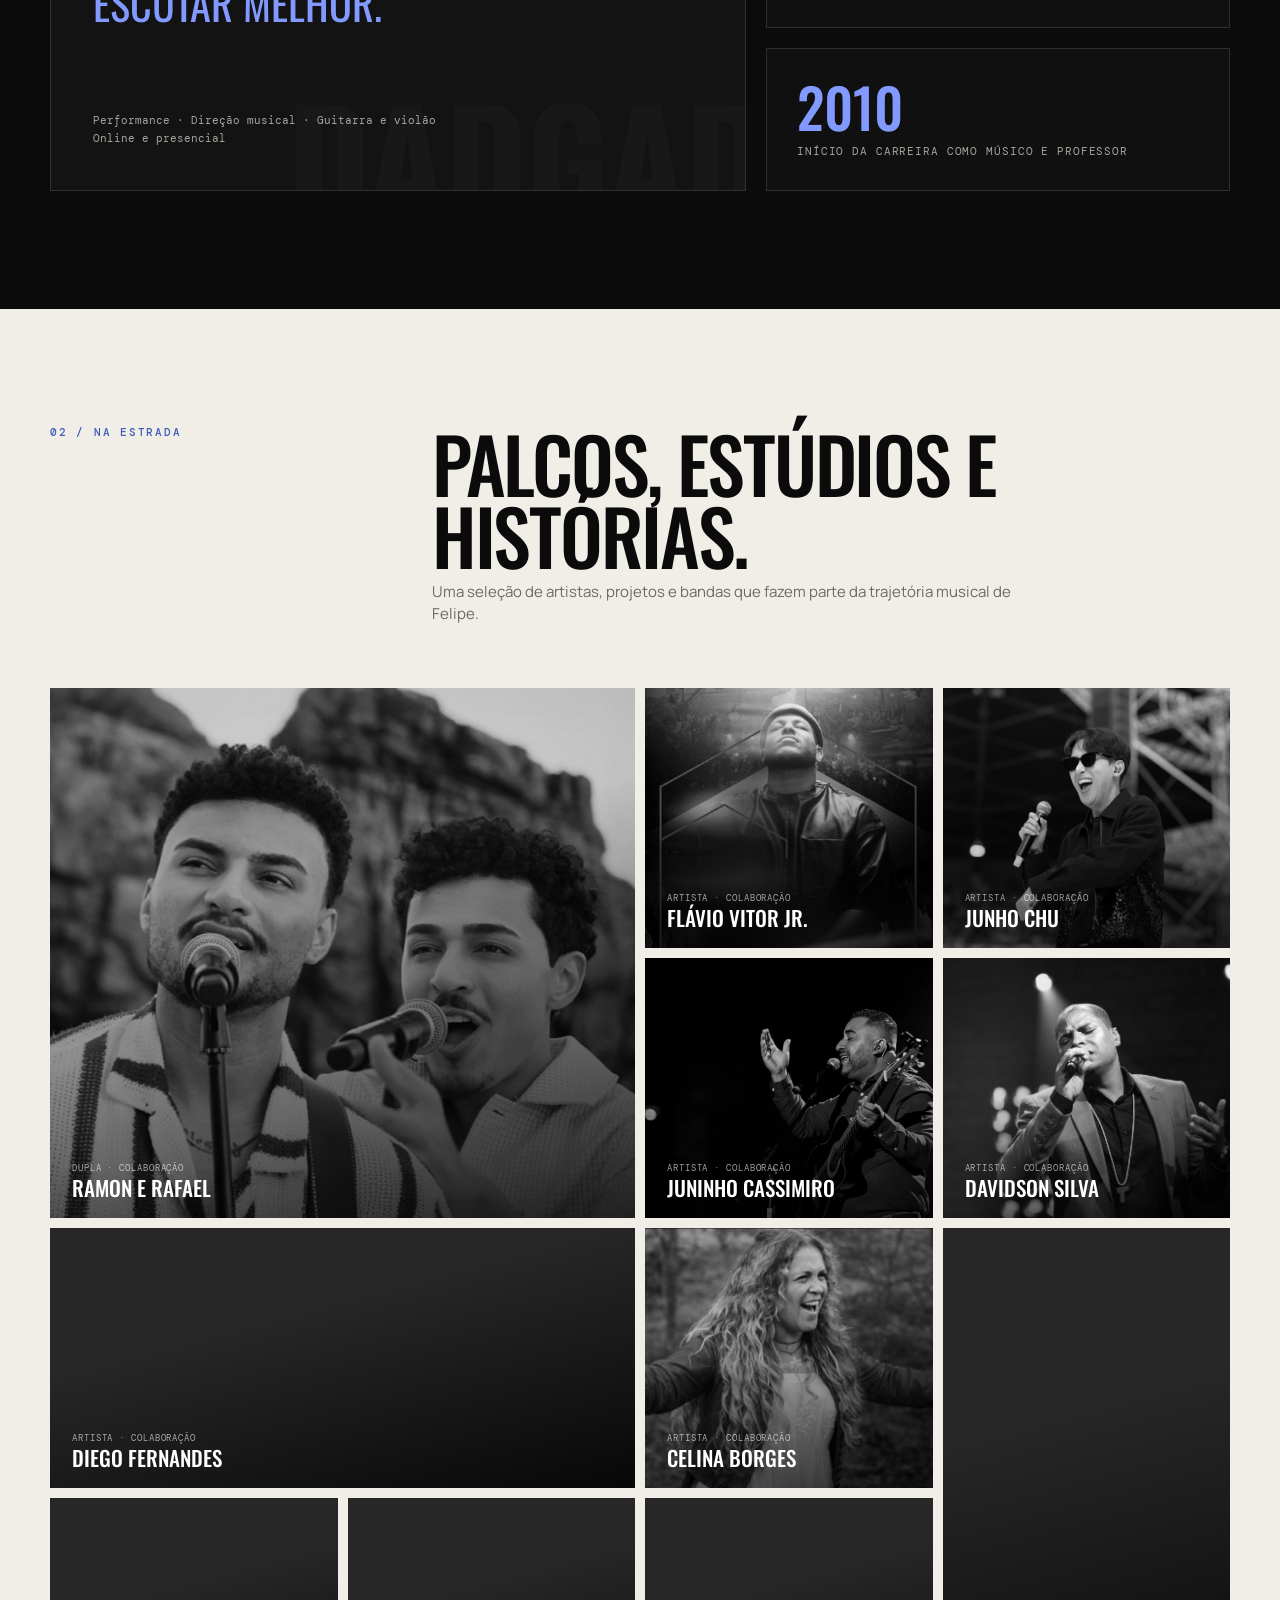
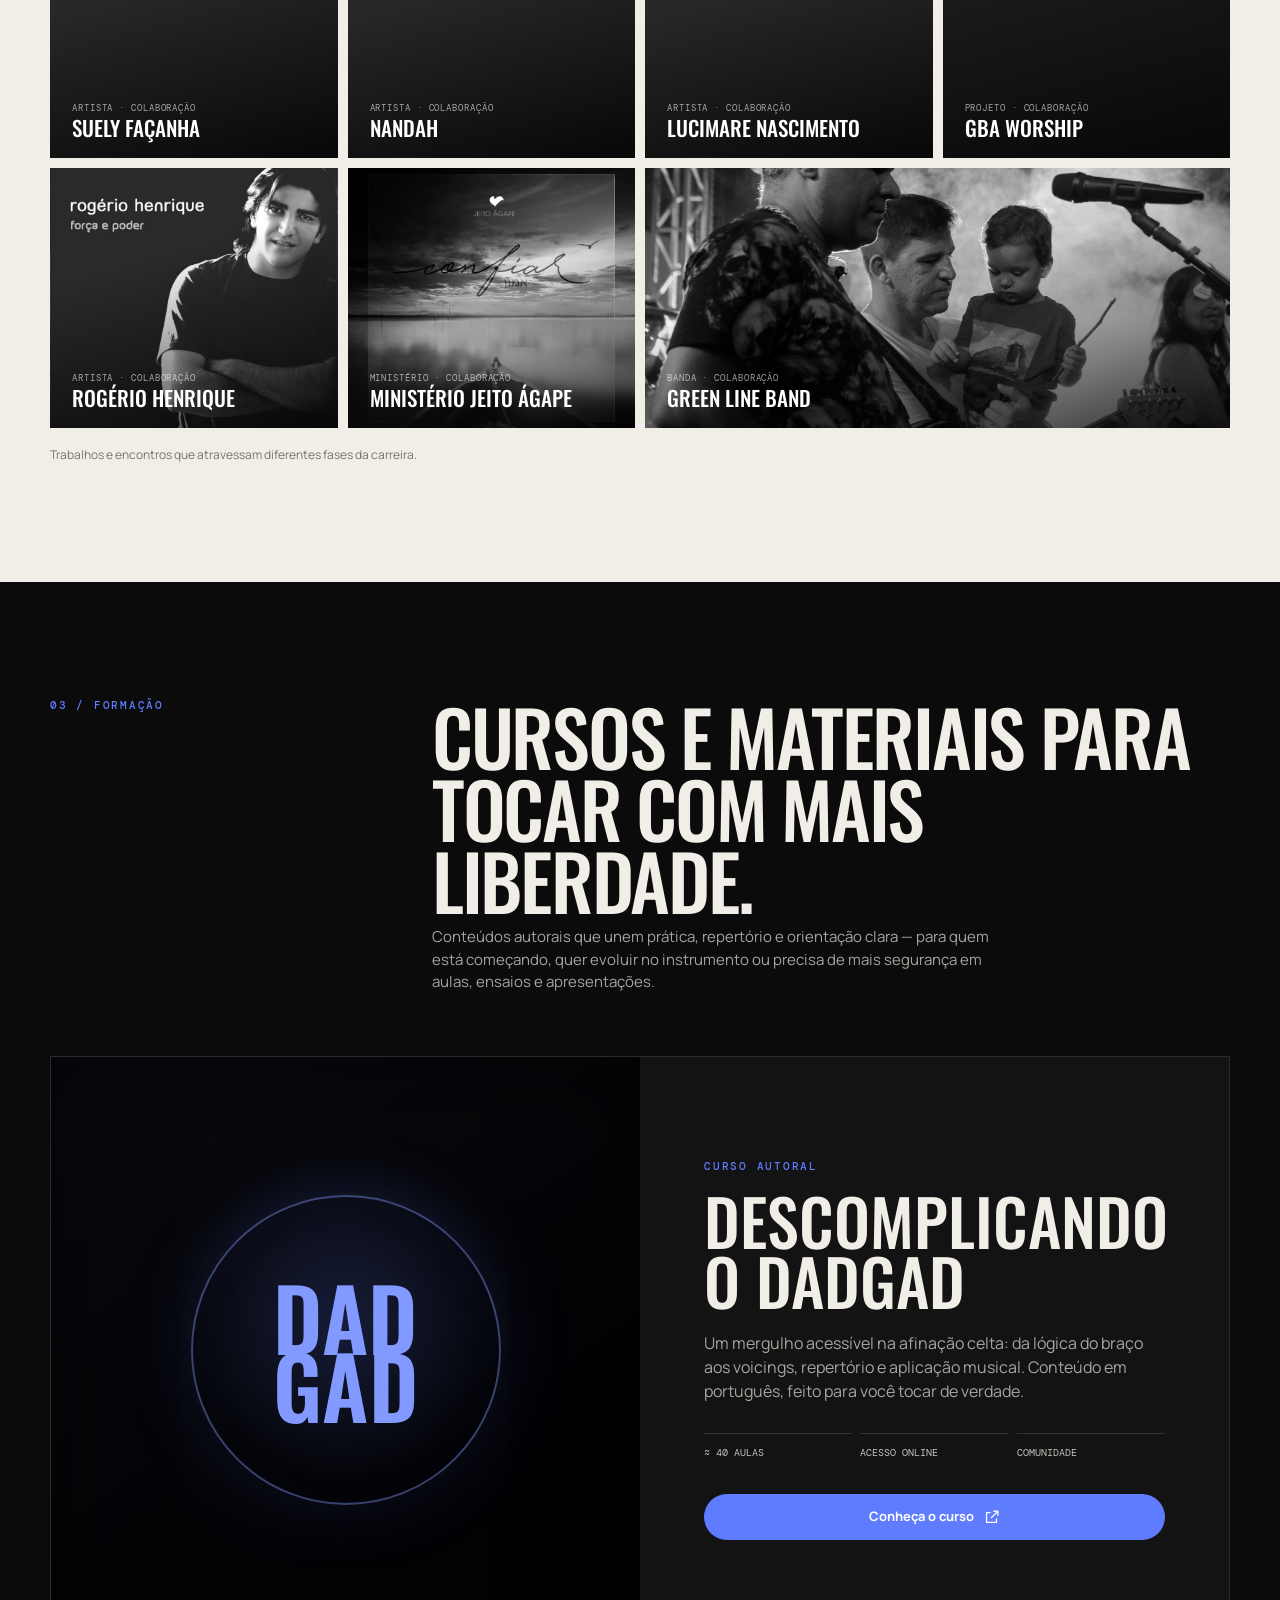
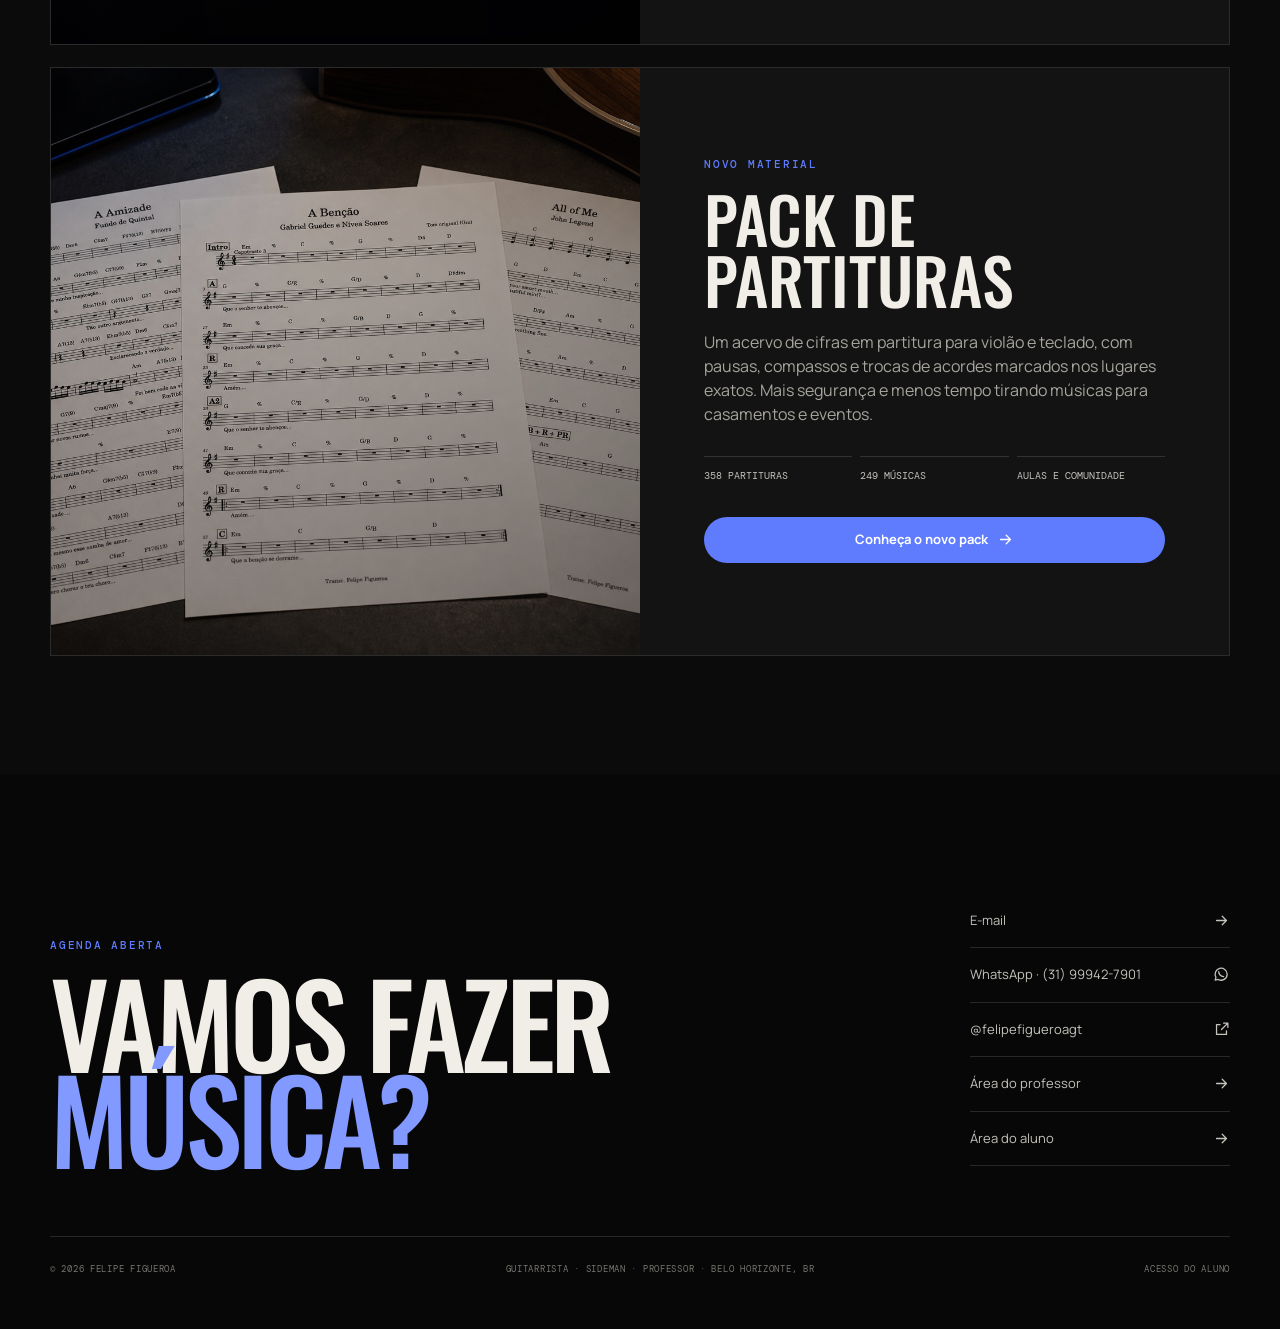
==== commit 430f8cef: "." ====
--- a/aulas/index.html
+++ b/aulas/index.html
@@ -19,12 +19,12 @@
       href="https://fonts.googleapis.com/css2?family=DM+Mono:wght@300;400;500&family=Manrope:wght@400;500;600;700&family=Oswald:wght@400;500;600;700&display=swap"
       rel="stylesheet"
     />
-    <link rel="stylesheet" href="styles.css?v=9" />
+    <link rel="stylesheet" href="styles.css?v=11" />
   </head>
   <body>
     <div id="app"></div>
     <div id="toast-region" class="toast-region" aria-live="polite"></div>
     <noscript>Este site precisa de JavaScript habilitado para exibir a proposta das aulas.</noscript>
-    <script src="app.js?v=9"></script>
+    <script src="app.js?v=11"></script>
   </body>
 </html>
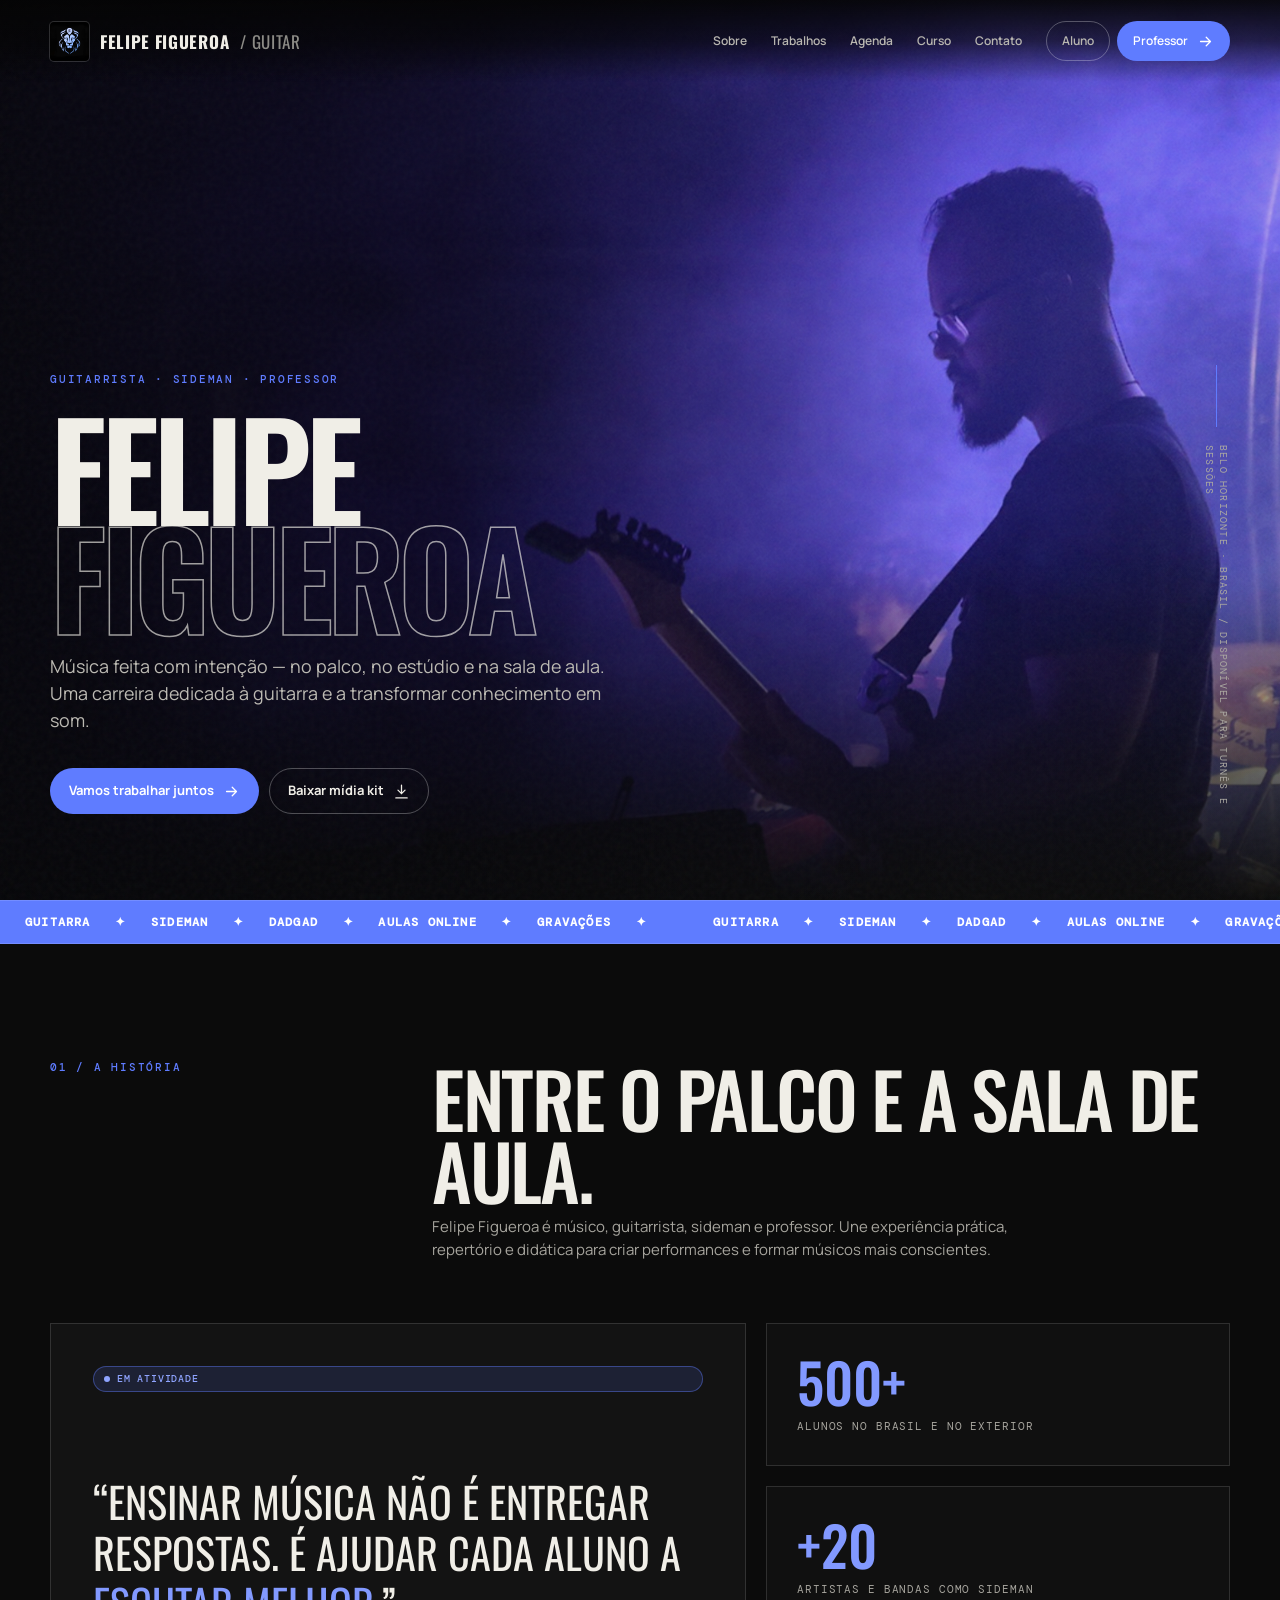
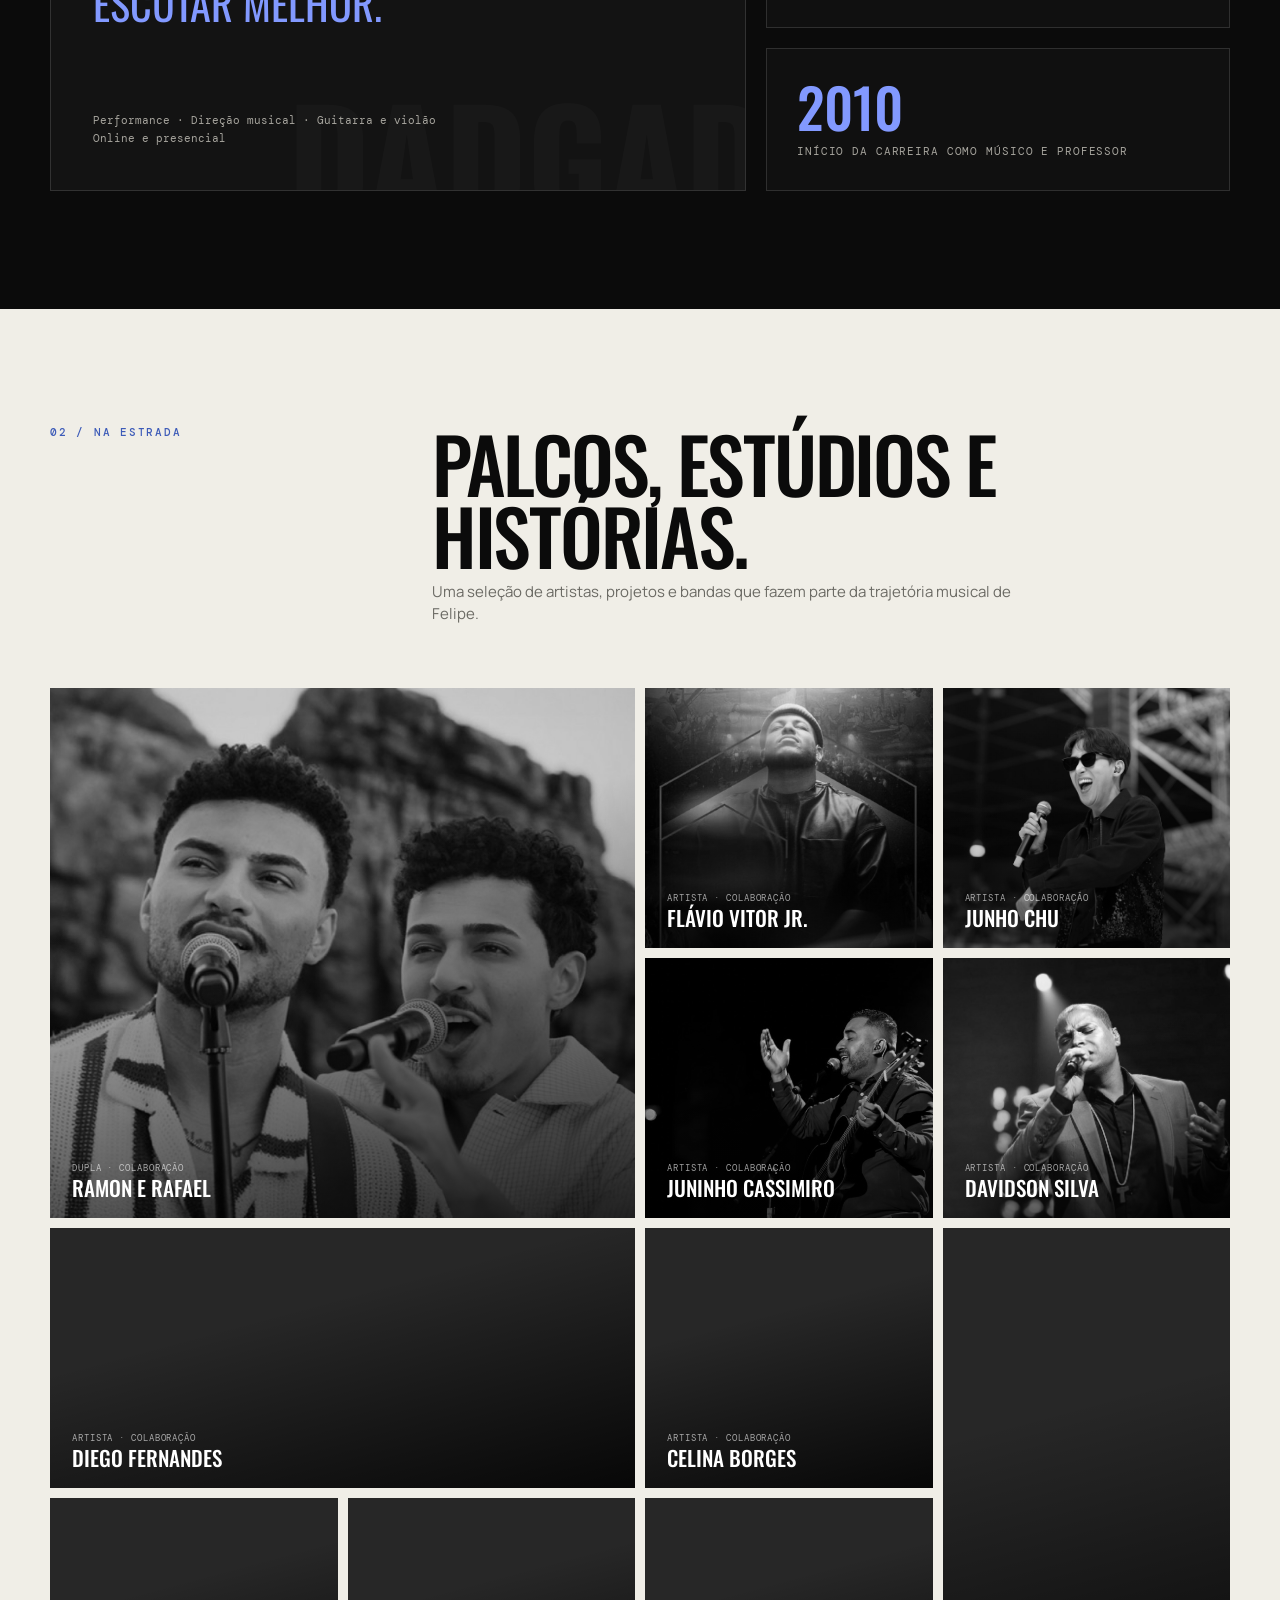
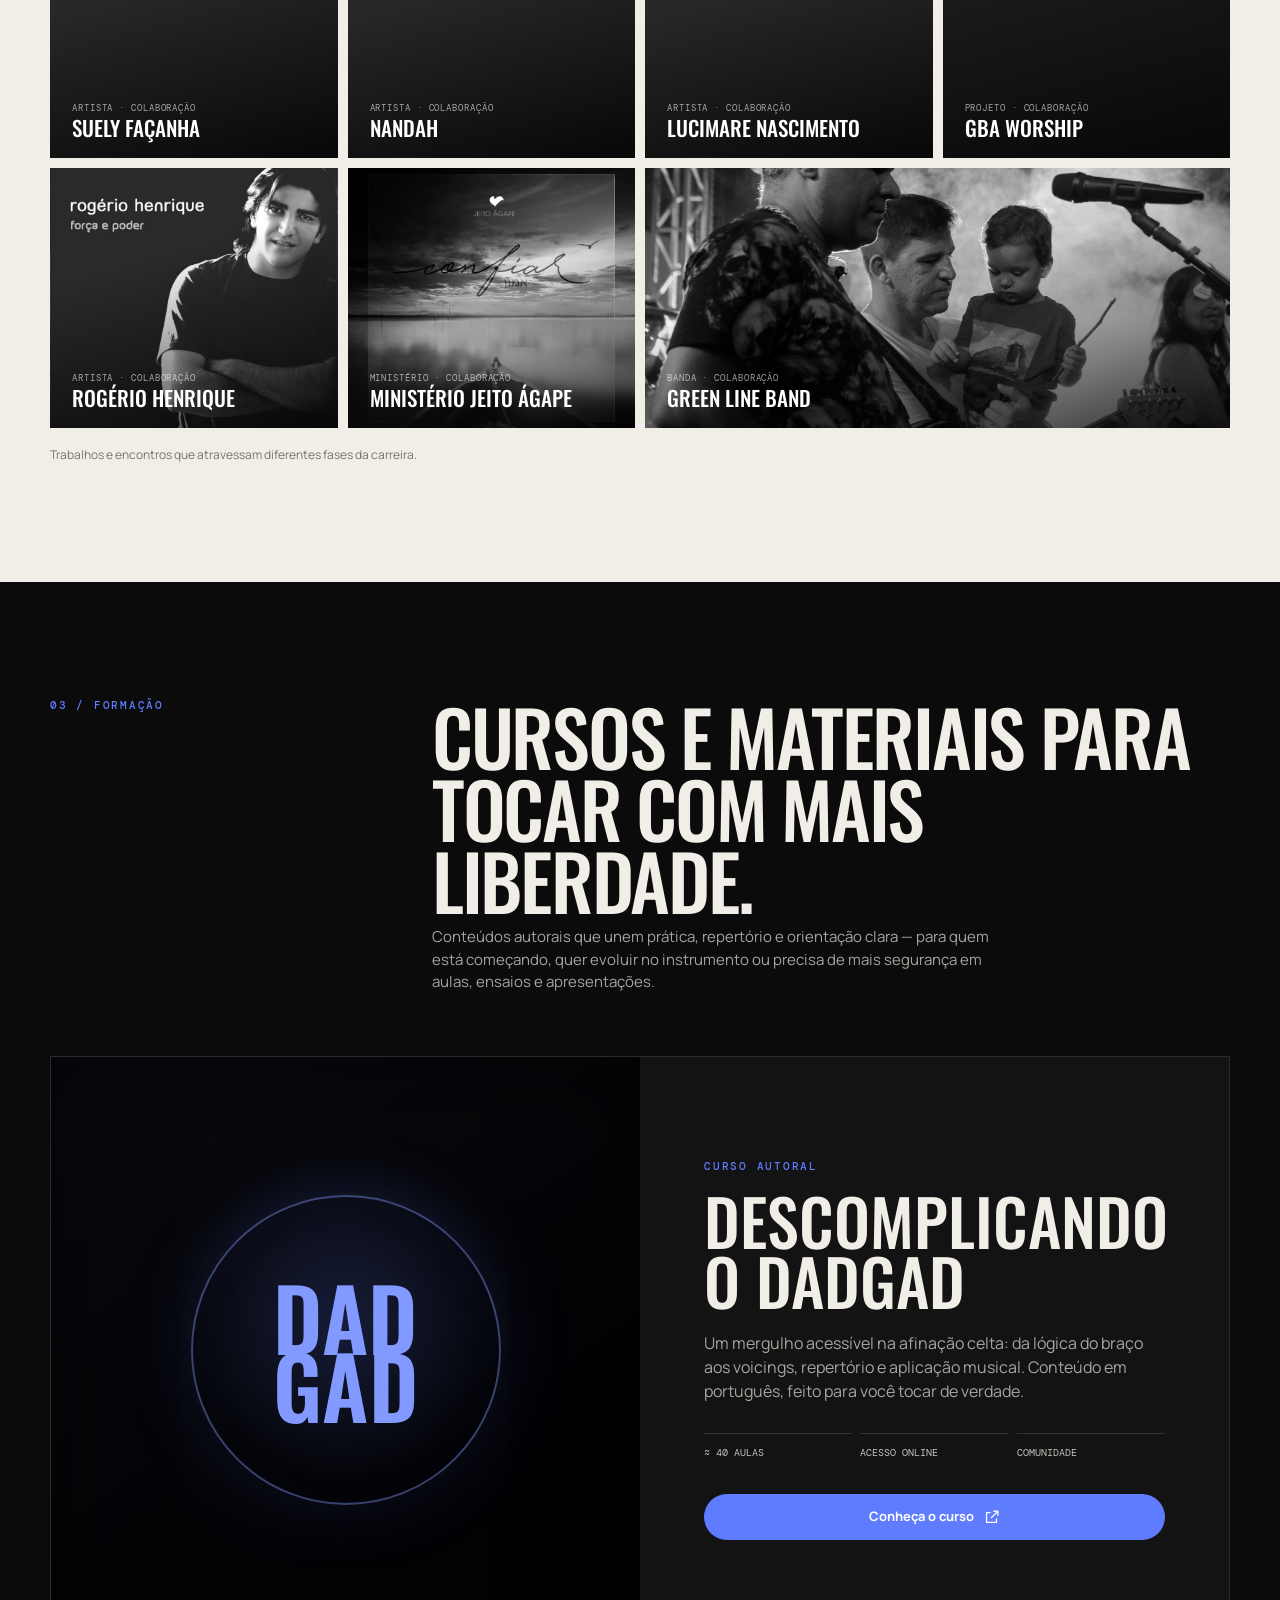
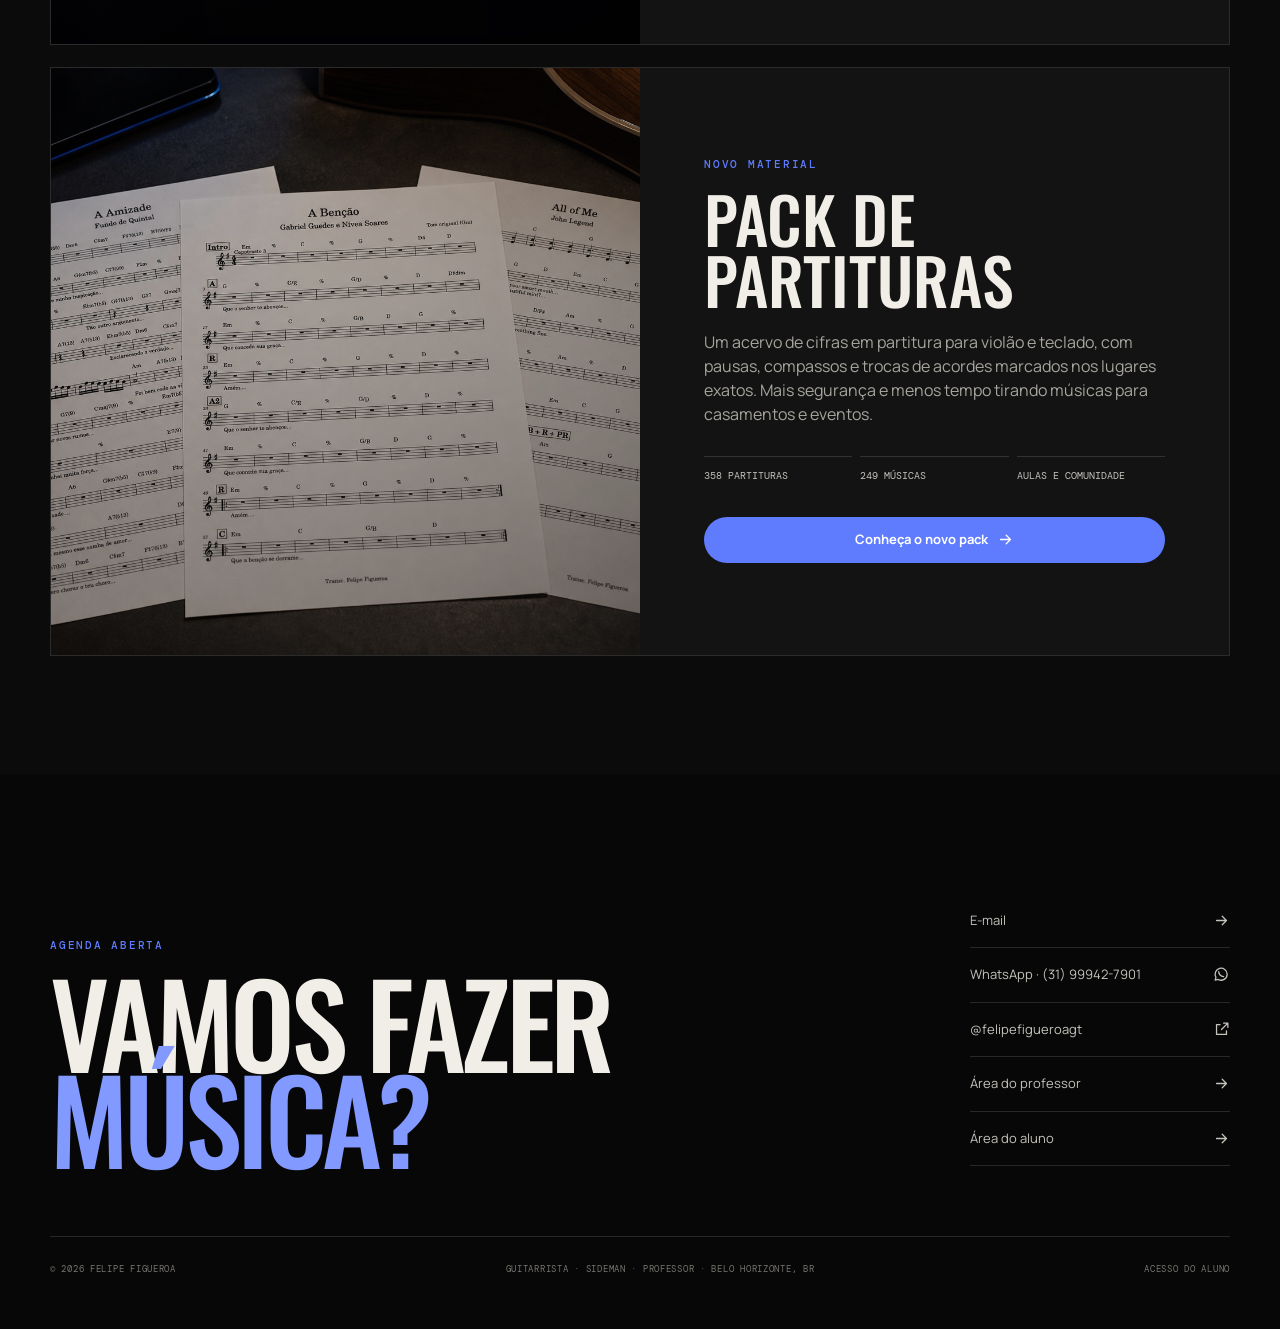
==== commit e31bf153: "Corrige conflito de merge que impedia o site de carregar" ====
--- a/aulas/index.html
+++ b/aulas/index.html
@@ -25,6 +25,6 @@
     <div id="app"></div>
     <div id="toast-region" class="toast-region" aria-live="polite"></div>
     <noscript>Este site precisa de JavaScript habilitado para exibir a proposta das aulas.</noscript>
-    <script src="app.js?v=11"></script>
+    <script src="app.js?v=14"></script>
   </body>
 </html>
